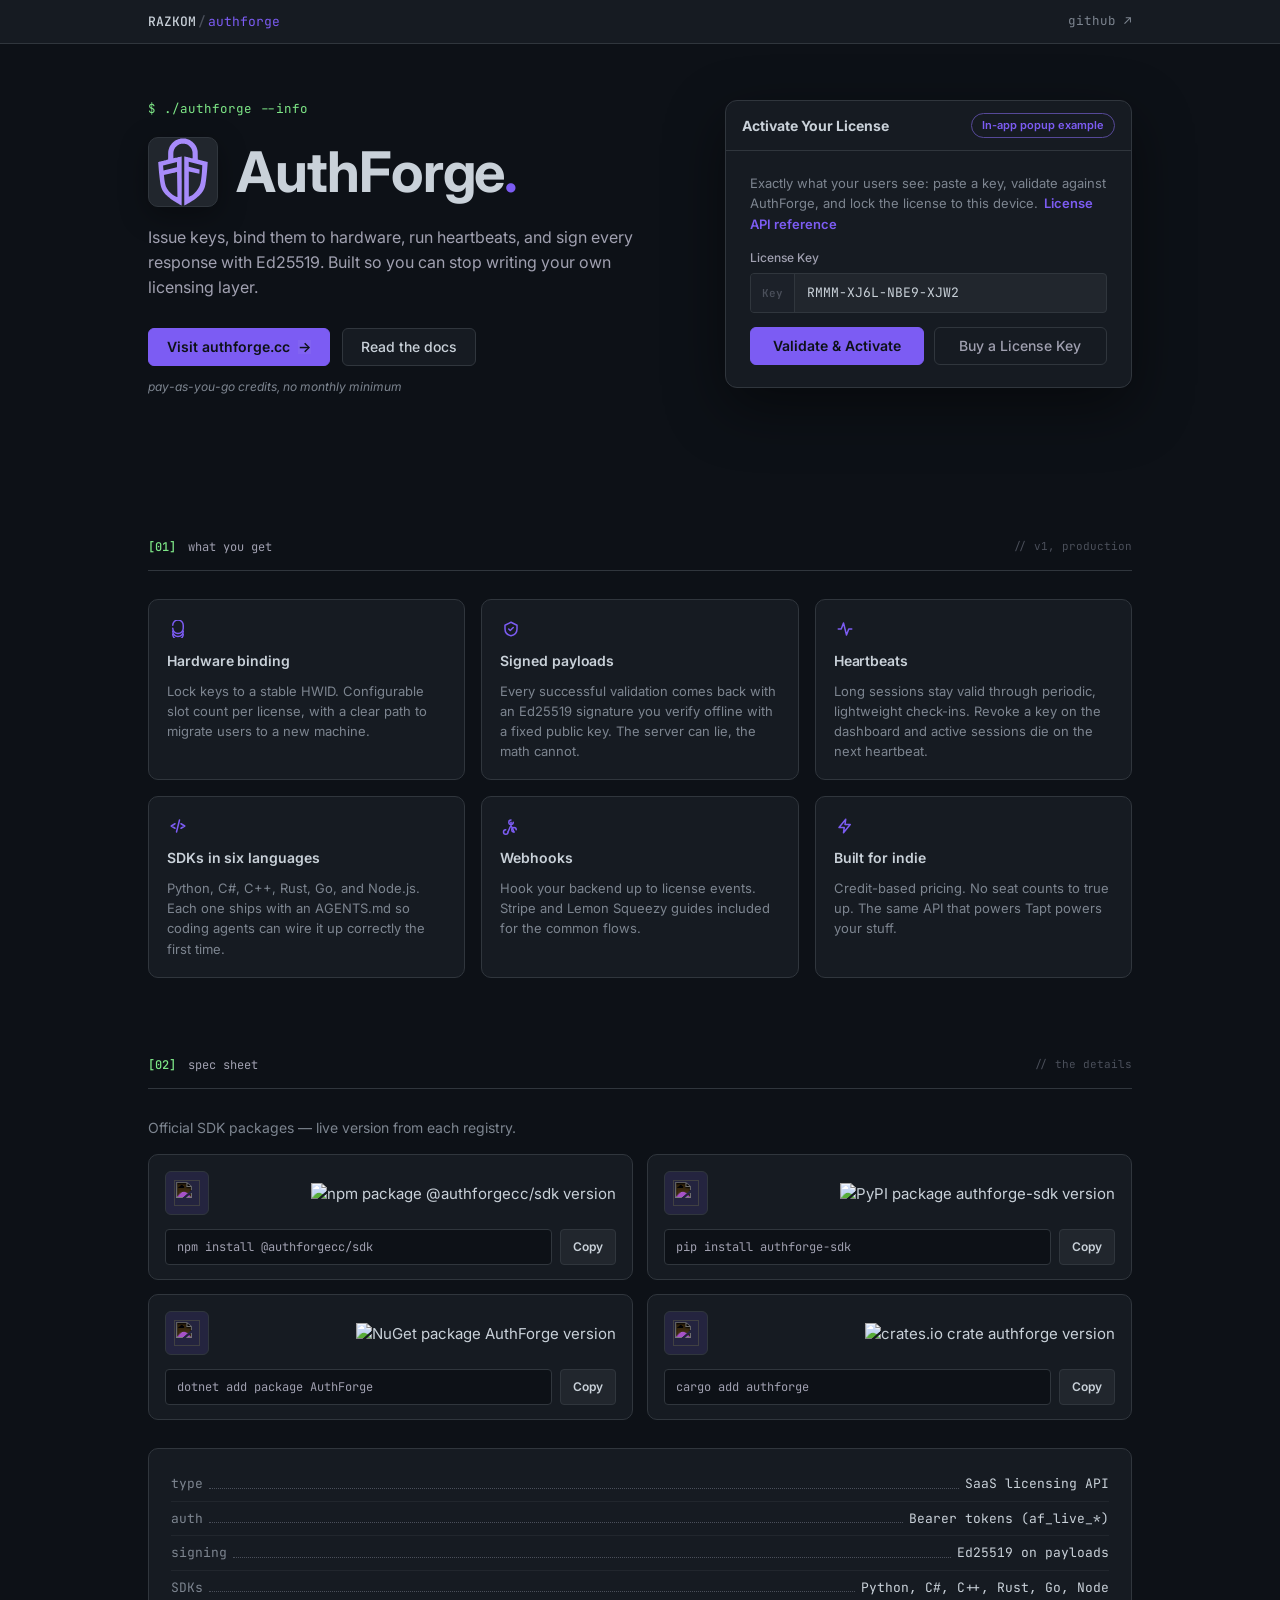
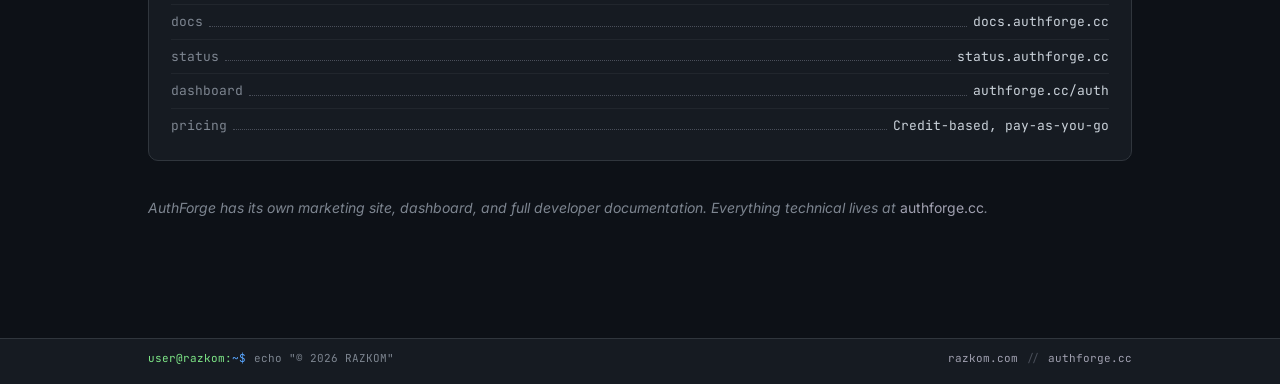
==== authforge/index.html @ fba36a5f "Initial Release" ====
<!doctype html>
<html lang="en">
<head>
  <meta charset="utf-8" />
  <meta name="viewport" content="width=device-width, initial-scale=1" />
  <meta name="theme-color" content="#0d1117" />
  <title>AuthForge. — software licensing API · RAZKOM</title>
  <meta name="description" content="AuthForge is a credit-based software licensing API. Validate license keys with hardware binding, heartbeats, and Ed25519-signed responses." />
  <link rel="icon" type="image/svg+xml" href="/assets/brands/authforge.svg" />
  <link rel="canonical" href="https://razkom.com/authforge/" />

  <meta property="og:type" content="website" />
  <meta property="og:title" content="AuthForge — software licensing API" />
  <meta property="og:description" content="Issue keys, bind to hardware, validate sessions, sign responses with Ed25519." />
  <meta property="og:url" content="https://razkom.com/authforge/" />
  <meta name="twitter:card" content="summary" />

  <link rel="preconnect" href="https://fonts.googleapis.com" />
  <link rel="preconnect" href="https://fonts.gstatic.com" crossorigin />
  <link rel="preconnect" href="https://cdn.jsdelivr.net" crossorigin />
  <link href="https://fonts.googleapis.com/css2?family=Inter:wght@400;500;600;700&family=JetBrains+Mono:wght@400;500&display=swap" rel="stylesheet" />

  <link rel="stylesheet" href="/assets/styles.css" />
</head>
<body class="theme-authforge">
  <header class="term-nav">
    <div class="wrap">
      <div class="term-nav-left">
        <a href="/" class="term-brand" aria-label="RAZKOM home">
          RAZKOM<span class="slash">/</span><span class="path">authforge</span>
        </a>
      </div>
      <nav class="term-nav-links" aria-label="Primary">
        <a href="https://github.com/RAZKOM" target="_blank" rel="noopener">github &#8599;</a>
      </nav>
    </div>
  </header>

  <main>
    <section class="app-hero">
      <div class="wrap">
        <div class="grid">

          <div class="hero-copy">
            <p class="kicker">$ ./authforge --info</p>
            <div class="app-hero-title-row">
              <img class="app-hero-mark" src="/assets/brands/authforge.svg" width="108" height="108" alt="" decoding="async" />
              <h1 class="app-title">AuthForge<span class="punct">.</span></h1>
            </div>
            <p class="app-subhead">Issue keys, bind them to hardware, run heartbeats, and sign every response with Ed25519. Built so you can stop writing your own licensing layer.</p>
            <div class="cta-row">
              <a class="btn btn-primary"
                 href="https://authforge.cc"
                 target="_blank" rel="noopener">
                Visit authforge.cc
                <span class="arrow">&rarr;</span>
              </a>
              <a class="btn"
                 href="https://docs.authforge.cc"
                 target="_blank" rel="noopener">
                Read the docs
              </a>
              <span class="cta-note">pay-as-you-go credits, no monthly minimum</span>
            </div>
          </div>

          <div class="hero-mock">
            <section class="af-license-popup" aria-label="Example in-app activation dialog">
              <div class="af-license-popup-head">
                <span class="af-license-popup-title">Activate Your License</span>
                <span class="af-license-popup-chip">In-app popup example</span>
              </div>
              <div class="af-license-popup-body">
                <p class="af-license-popup-lead">
                  Exactly what your users see: paste a key, validate against AuthForge, and lock the license to this device.
                  <a href="https://docs.authforge.cc/api/licenses" target="_blank" rel="noopener noreferrer">License API reference</a>
                </p>
                <div class="af-license-field">
                  <label class="af-license-label" for="af-license-input">License Key</label>
                  <div class="af-license-input-shell">
                    <span class="af-license-input-prefix" aria-hidden="true">Key</span>
                    <input id="af-license-input" type="text" class="af-license-input" autocomplete="off" spellcheck="false" />
                  </div>
                </div>
                <div class="af-license-actions">
                  <button type="button" class="btn btn-primary af-license-btn-grow" id="af-license-validate">Validate &amp; Activate</button>
                  <button type="button" class="btn af-license-btn-muted" id="af-license-buy">Buy a License Key</button>
                </div>
                <div class="af-license-status" id="af-license-status" hidden>
                  <div class="af-license-status-badge" id="af-license-status-badge"></div>
                  <div class="af-license-status-content" id="af-license-status-content">
                    <p class="af-license-status-msg" id="af-license-status-msg"></p>
                    <a href="https://authforge.cc/#pricing" class="af-license-status-extra" id="af-license-checkout-link" target="_blank" rel="noopener noreferrer">See AuthForge pricing</a>
                  </div>
                </div>
              </div>
            </section>
          </div>

        </div>
      </div>
    </section>
    <section class="section">
      <div class="wrap">
        <header class="sect-head">
          <span class="sect-num">[01]</span>
          <span class="sect-title">what you get</span>
          <span class="sect-meta">// v1, production</span>
        </header>

        <div class="features">

          <div class="feature">
            <span class="icon" aria-hidden="true">
              <svg viewBox="0 0 24 24" fill="none" stroke="currentColor" stroke-width="2" stroke-linecap="round" stroke-linejoin="round"><path d="M5 7a7 7 0 0 1 14 0v3"/><path d="M5 11a7 7 0 0 0 14 0"/><path d="M5 15a7 7 0 0 0 14 0"/><path d="M5 19a7 7 0 0 0 14 0"/></svg>
            </span>
            <h3>Hardware binding</h3>
            <p>Lock keys to a stable HWID. Configurable slot count per license, with a clear path to migrate users to a new machine.</p>
          </div>

          <div class="feature">
            <span class="icon" aria-hidden="true">
              <svg viewBox="0 0 24 24" fill="none" stroke="currentColor" stroke-width="2" stroke-linecap="round" stroke-linejoin="round"><path d="M12 3l8 4v5c0 5-3.5 8-8 9-4.5-1-8-4-8-9V7z"/><path d="M9 12l2 2 4-4"/></svg>
            </span>
            <h3>Signed payloads</h3>
            <p>Every successful validation comes back with an Ed25519 signature you verify offline with a fixed public key. The server can lie, the math cannot.</p>
          </div>

          <div class="feature">
            <span class="icon" aria-hidden="true">
              <svg viewBox="0 0 24 24" fill="none" stroke="currentColor" stroke-width="2" stroke-linecap="round" stroke-linejoin="round"><path d="M3 12h4l3-8 4 16 3-8h4"/></svg>
            </span>
            <h3>Heartbeats</h3>
            <p>Long sessions stay valid through periodic, lightweight check-ins. Revoke a key on the dashboard and active sessions die on the next heartbeat.</p>
          </div>

          <div class="feature">
            <span class="icon" aria-hidden="true">
              <svg viewBox="0 0 24 24" fill="none" stroke="currentColor" stroke-width="2" stroke-linecap="round" stroke-linejoin="round"><path d="M8 9l-5 3 5 3"/><path d="M16 9l5 3-5 3"/><path d="M14 4l-4 16"/></svg>
            </span>
            <h3>SDKs in six languages</h3>
            <p>Python, C#, C++, Rust, Go, and Node.js. Each one ships with an AGENTS.md so coding agents can wire it up correctly the first time.</p>
          </div>

          <div class="feature">
            <span class="icon" aria-hidden="true">
              <svg viewBox="0 0 24 24" fill="none" stroke="currentColor" stroke-width="2" stroke-linecap="round" stroke-linejoin="round"><path d="M5 17a3 3 0 1 0 3 3"/><path d="M19 17a3 3 0 1 0-3 3"/><path d="M12 4a3 3 0 1 0 3 3"/><path d="M8 20l3-7"/><path d="M16 20l-3-7"/><path d="M12 7v6"/></svg>
            </span>
            <h3>Webhooks</h3>
            <p>Hook your backend up to license events. Stripe and Lemon Squeezy guides included for the common flows.</p>
          </div>

          <div class="feature">
            <span class="icon" aria-hidden="true">
              <svg viewBox="0 0 24 24" fill="none" stroke="currentColor" stroke-width="2" stroke-linecap="round" stroke-linejoin="round"><path d="M13 3L4 14h7l-1 7 9-11h-7z"/></svg>
            </span>
            <h3>Built for indie</h3>
            <p>Credit-based pricing. No seat counts to true up. The same API that powers Tapt powers your stuff.</p>
          </div>

        </div>
      </div>
    </section>
    <section class="section" style="padding-top: 0;">
      <div class="wrap">
        <header class="sect-head">
          <span class="sect-num">[02]</span>
          <span class="sect-title">spec sheet</span>
          <span class="sect-meta">// the details</span>
        </header>

        <p class="af-pkg-intro">Official SDK packages — live version from each registry.</p>

        <div class="af-pkg-widgets" role="list">
          <article class="af-pkg-widget" role="listitem">
            <div class="af-pkg-widget-top">
              <span class="af-pkg-widget-logo-wrap" aria-hidden="true" title="Node.js">
                <img
                  class="af-pkg-widget-logo"
                  src="https://cdn.jsdelivr.net/npm/simple-icons@v13/icons/nodedotjs.svg"
                  alt=""
                  width="28"
                  height="28"
                  loading="lazy"
                  decoding="async" />
              </span>
              <a class="af-pkg-widget-registry"
                 href="https://www.npmjs.com/package/@authforgecc/sdk"
                 target="_blank" rel="noopener noreferrer"
                 aria-label="Open @authforgecc/sdk on npm">
                <img
                  class="af-pkg-widget-badge"
                  src="https://img.shields.io/npm/v/%40authforgecc%2Fsdk?style=flat-square&amp;logo=npm&amp;logoColor=white&amp;label=npm"
                  alt="npm package @authforgecc/sdk version"
                  height="20"
                  loading="lazy"
                  decoding="async" />
              </a>
            </div>
            <div class="af-pkg-widget-cli">
              <code class="af-pkg-widget-cmd" translate="no">npm install @authforgecc/sdk</code>
              <button type="button" class="af-pkg-copy" data-copy="npm install @authforgecc/sdk" aria-label="Copy npm install command">Copy</button>
            </div>
          </article>

          <article class="af-pkg-widget" role="listitem">
            <div class="af-pkg-widget-top">
              <span class="af-pkg-widget-logo-wrap" aria-hidden="true" title="Python">
                <img
                  class="af-pkg-widget-logo"
                  src="https://cdn.jsdelivr.net/npm/simple-icons@v13/icons/python.svg"
                  alt=""
                  width="28"
                  height="28"
                  loading="lazy"
                  decoding="async" />
              </span>
              <a class="af-pkg-widget-registry"
                 href="https://pypi.org/project/authforge-sdk/"
                 target="_blank" rel="noopener noreferrer"
                 aria-label="Open authforge-sdk on PyPI">
                <img
                  class="af-pkg-widget-badge"
                  src="https://img.shields.io/pypi/v/authforge-sdk?style=flat-square&amp;logo=pypi&amp;logoColor=white&amp;label=pip"
                  alt="PyPI package authforge-sdk version"
                  height="20"
                  loading="lazy"
                  decoding="async" />
              </a>
            </div>
            <div class="af-pkg-widget-cli">
              <code class="af-pkg-widget-cmd" translate="no">pip install authforge-sdk</code>
              <button type="button" class="af-pkg-copy" data-copy="pip install authforge-sdk" aria-label="Copy pip install command">Copy</button>
            </div>
          </article>

          <article class="af-pkg-widget" role="listitem">
            <div class="af-pkg-widget-top">
              <span class="af-pkg-widget-logo-wrap" aria-hidden="true" title="C# / .NET">
                <img
                  class="af-pkg-widget-logo"
                  src="https://cdn.jsdelivr.net/npm/simple-icons@v13/icons/dotnet.svg"
                  alt=""
                  width="28"
                  height="28"
                  loading="lazy"
                  decoding="async" />
              </span>
              <a class="af-pkg-widget-registry"
                 href="https://www.nuget.org/packages/AuthForge/"
                 target="_blank" rel="noopener noreferrer"
                 aria-label="Open AuthForge on NuGet">
                <img
                  class="af-pkg-widget-badge"
                  src="https://img.shields.io/nuget/v/AuthForge?style=flat-square&amp;logo=nuget&amp;logoColor=white&amp;label=nuget"
                  alt="NuGet package AuthForge version"
                  height="20"
                  loading="lazy"
                  decoding="async" />
              </a>
            </div>
            <div class="af-pkg-widget-cli">
              <code class="af-pkg-widget-cmd" translate="no">dotnet add package AuthForge</code>
              <button type="button" class="af-pkg-copy" data-copy="dotnet add package AuthForge" aria-label="Copy dotnet add package command">Copy</button>
            </div>
          </article>

          <article class="af-pkg-widget" role="listitem">
            <div class="af-pkg-widget-top">
              <span class="af-pkg-widget-logo-wrap" aria-hidden="true" title="Rust">
                <img
                  class="af-pkg-widget-logo"
                  src="https://cdn.jsdelivr.net/npm/simple-icons@v13/icons/rust.svg"
                  alt=""
                  width="28"
                  height="28"
                  loading="lazy"
                  decoding="async" />
              </span>
              <a class="af-pkg-widget-registry"
                 href="https://crates.io/crates/authforge"
                 target="_blank" rel="noopener noreferrer"
                 aria-label="Open authforge on crates.io">
                <img
                  class="af-pkg-widget-badge"
                  src="https://img.shields.io/crates/v/authforge?style=flat-square&amp;logo=rust&amp;logoColor=white&amp;label=cargo"
                  alt="crates.io crate authforge version"
                  height="20"
                  loading="lazy"
                  decoding="async" />
              </a>
            </div>
            <div class="af-pkg-widget-cli">
              <code class="af-pkg-widget-cmd" translate="no">cargo add authforge</code>
              <button type="button" class="af-pkg-copy" data-copy="cargo add authforge" aria-label="Copy cargo add command">Copy</button>
            </div>
          </article>
        </div>

        <div class="spec-card">
          <dl>
            <div class="spec-row"><dt>type</dt><span class="leader"></span><dd>SaaS licensing API</dd></div>
            <div class="spec-row"><dt>auth</dt><span class="leader"></span><dd>Bearer tokens (af_live_*)</dd></div>
            <div class="spec-row"><dt>signing</dt><span class="leader"></span><dd>Ed25519 on payloads</dd></div>
            <div class="spec-row"><dt>SDKs</dt><span class="leader"></span><dd>Python, C#, C++, Rust, Go, Node</dd></div>
            <div class="spec-row"><dt>docs</dt><span class="leader"></span><dd>docs.authforge.cc</dd></div>
            <div class="spec-row"><dt>status</dt><span class="leader"></span><dd>status.authforge.cc</dd></div>
            <div class="spec-row"><dt>dashboard</dt><span class="leader"></span><dd>authforge.cc/auth</dd></div>
            <div class="spec-row"><dt>pricing</dt><span class="leader"></span><dd>Credit-based, pay-as-you-go</dd></div>
          </dl>
        </div>

        <p style="margin-top: 36px; color: var(--ink-3); font-size: 14px; font-style: italic;">
          AuthForge has its own marketing site, dashboard, and full developer documentation. Everything technical lives at <a href="https://authforge.cc" style="color: var(--ink-2); font-style: normal;">authforge.cc</a>.
        </p>
      </div>
    </section>

  </main>

  <footer class="term-footer">
    <div class="wrap">
      <div class="left">
        <span class="prompt">user@razkom:<span class="tilde">~</span><span class="dollar">$</span></span>
        <span>echo "&copy; 2026 RAZKOM"</span>
      </div>
      <div class="right">
        <a href="/">razkom.com</a>
        <span class="sep">//</span>
        <a href="https://authforge.cc" target="_blank" rel="noopener">authforge.cc</a>
      </div>
    </div>
  </footer>
  <script>
    (function () {
      var chars = "ABCDEFGHJKLMNPQRSTUVWXYZ23456789";
      function randomSegment() {
        var s = "";
        for (var i = 0; i < 4; i++) s += chars[Math.floor(Math.random() * chars.length)];
        return s;
      }
      function randomSampleKey() {
        return [randomSegment(), randomSegment(), randomSegment(), randomSegment()].join("-");
      }

      var input = document.getElementById("af-license-input");
      var statusEl = document.getElementById("af-license-status");
      var badgeEl = document.getElementById("af-license-status-badge");
      var msgEl = document.getElementById("af-license-status-msg");
      var contentEl = document.getElementById("af-license-status-content");
      var checkoutLink = document.getElementById("af-license-checkout-link");

      input.value = randomSampleKey();
      var state = "idle";

      function stripStatusClasses(el) {
        el.classList.remove("af-license-status--valid", "af-license-status--invalid", "af-license-status--checkout");
      }

      function setState(next) {
        state = next;
        stripStatusClasses(statusEl);
        checkoutLink.hidden = next !== "checkout";

        if (next === "idle") {
          statusEl.hidden = true;
          return;
        }

        statusEl.hidden = false;

        if (next === "valid") {
          statusEl.classList.add("af-license-status--valid");
          badgeEl.textContent = "VALID";
          msgEl.textContent =
            'Pro Tier key accepted. Device slot 1 of 3 is now active.';
        } else if (next === "invalid") {
          statusEl.classList.add("af-license-status--invalid");
          badgeEl.textContent = "INVALID";
          msgEl.textContent = "That key format is invalid. Try a key like XXXX-XXXX-XXXX-XXXX.";
        } else {
          statusEl.classList.add("af-license-status--checkout");
          badgeEl.textContent = "CHECKOUT";
          msgEl.textContent =
            'The “Buy a License Key” button should send your users to your own checkout or license page.';
        }

        contentEl.classList.remove("af-license-status-pop");
        void contentEl.offsetWidth;
        contentEl.classList.add("af-license-status-pop");
      }

      document.getElementById("af-license-validate").addEventListener("click", function () {
        var normalized = input.value.trim().toUpperCase();
        input.value = normalized;
        var looksValid = /^([A-Z0-9]{4}-){3}[A-Z0-9]{4}$/.test(normalized);
        setState(looksValid ? "valid" : "invalid");
      });

      document.getElementById("af-license-buy").addEventListener("click", function () {
        setState("checkout");
      });

      input.addEventListener("input", function () {
        if (state !== "idle") setState("idle");
      });
    })();

    (function () {
      document.querySelectorAll(".af-pkg-copy").forEach(function (btn) {
        btn.addEventListener("click", function () {
          var text = btn.getAttribute("data-copy");
          if (!text) return;

          function flashCopied() {
            var prev = btn.textContent;
            btn.textContent = "Copied";
            btn.disabled = true;
            window.setTimeout(function () {
              btn.textContent = prev;
              btn.disabled = false;
            }, 1600);
          }

          if (navigator.clipboard && navigator.clipboard.writeText) {
            navigator.clipboard.writeText(text).then(flashCopied).catch(function () {});
          }
        });
      });
    })();
  </script>
</body>
</html>
---- assets/styles.css ----
:root {
  --bg:        #0d1117;
  --bg-2:      #161b22;
  --bg-3:      #21262d;
  --bg-hover:  #1c2129;
  --border:    #30363d;
  --border-2:  #21262d;
  --ink:       #c9d1d9;
  --ink-2:     #a0a0b0;
  --ink-3:     #7d8590;
  --ink-4:     #4a4f5a;

  --accent-blue:   #58a6ff;
  --accent-green:  #7ee787;
  --accent-amber:  #f0883e;
  --accent-red:    #ff5f56;
  --accent-purple: #d2a8ff;

  --traffic-red:    #ff5f56;
  --traffic-yellow: #ffbd2e;
  --traffic-green:  #27c93f;

  --accent: var(--accent-blue);

  --font-sans: 'Inter', system-ui, -apple-system, BlinkMacSystemFont, sans-serif;
  --font-mono: 'JetBrains Mono', 'SF Mono', ui-monospace, 'Menlo', monospace;

  --radius-sm: 4px;
  --radius-md: 6px;
  --radius-lg: 10px;
  --radius-xl: 12px;

  --pad: clamp(20px, 4vw, 28px);
}

.theme-home      { --accent: var(--accent-blue); }
.theme-tapt      { --accent: #1ea5c2; }
.theme-blindspot { --accent: #ef4444; }
.theme-filelens  { --accent: #d65a1f; }
.theme-authforge { --accent: #7c5cf3; }


* { box-sizing: border-box; }
*::before, *::after { box-sizing: border-box; }

html {
  background: var(--bg);
  color-scheme: dark;
  -webkit-text-size-adjust: 100%;
}

body {
  margin: 0;
  min-height: 100dvh;
  display: flex;
  flex-direction: column;
  background: var(--bg);
  color: var(--ink);
  font-family: var(--font-sans);
  font-size: 15px;
  line-height: 1.5;
  font-weight: 400;
  -webkit-font-smoothing: antialiased;
  -moz-osx-font-smoothing: grayscale;
}

main {
  flex: 1 0 auto;
  padding-bottom: 56px;
}

::selection { background: var(--accent); color: var(--bg); }

img, svg, video { display: block; max-width: 100%; }

a { color: inherit; text-decoration: none; }

p { margin: 0 0 1em; }
p:last-child { margin-bottom: 0; }


.wrap {
  width: 100%;
  max-width: 1040px;
  margin: 0 auto;
  padding-left: var(--pad);
  padding-right: var(--pad);
}

.wrap-narrow {
  width: 100%;
  max-width: 760px;
  margin: 0 auto;
  padding-left: var(--pad);
  padding-right: var(--pad);
}

.section { padding: 64px 0; }

@media (max-width: 700px) {
  .section { padding: 40px 0; }
}


.term-nav {
  position: sticky;
  top: 0;
  z-index: 30;
  background: var(--bg-2);
  border-bottom: 1px solid var(--border);
  height: 44px;
  display: flex;
  align-items: center;
}
.term-nav .wrap {
  display: flex;
  align-items: center;
  justify-content: space-between;
  gap: 16px;
}
.term-nav-left {
  display: flex;
  align-items: center;
  gap: 14px;
  min-width: 0;
}

.term-brand {
  font-family: var(--font-mono);
  font-size: 13px;
  font-weight: 500;
  color: var(--ink);
  letter-spacing: 0;
  white-space: nowrap;
  overflow: hidden;
  text-overflow: ellipsis;
}
.term-brand .slash { color: var(--ink-4); margin: 0 2px; }
.term-brand .path { color: var(--accent); font-weight: 400; }

.term-nav-links {
  display: flex;
  gap: 18px;
  font-family: var(--font-mono);
  font-size: 12.5px;
  font-weight: 400;
}
.term-nav-links a {
  color: var(--ink-3);
  padding: 4px 0;
  border-bottom: 1px solid transparent;
  transition: color 120ms ease, border-color 120ms ease;
  white-space: nowrap;
}
.term-nav-links a:hover { color: var(--ink); border-bottom-color: var(--accent); }
.term-nav-links a.active { color: var(--ink); border-bottom-color: var(--accent); }

@media (max-width: 560px) {
  .term-nav { height: 40px; }
  .term-brand { font-size: 12px; }
  .term-nav-links { gap: 12px; font-size: 11.5px; }
  .term-nav-links a:nth-child(2) { display: none; }
}
@media (max-width: 380px) {
  .term-nav-links a:nth-child(1) { display: none; }
}


.term-footer {
  flex-shrink: 0;
  border-top: 1px solid var(--border);
  padding: 12px 0 18px;
  font-family: var(--font-mono);
  font-size: 11px;
  line-height: 1.35;
  color: var(--ink-3);
  background: var(--bg-2);
}
.term-footer .wrap {
  display: flex;
  justify-content: space-between;
  align-items: center;
  gap: 12px;
  flex-wrap: wrap;
}
.term-footer .left { display: flex; gap: 8px; align-items: center; flex-wrap: wrap; }
.term-footer .right { display: flex; gap: 8px; align-items: center; flex-wrap: wrap; }
.term-footer .prompt { color: var(--accent-green); }
.term-footer .prompt .tilde { color: var(--accent-blue); }
.term-footer .prompt .dollar { color: var(--accent-blue); }
.term-footer .sep { color: var(--ink-4); }
.term-footer a { color: var(--ink-2); }
.term-footer a:hover { color: var(--ink); }


.btn {
  display: inline-flex;
  align-items: center;
  gap: 8px;
  padding: 11px 18px;
  font-family: var(--font-sans);
  font-size: 14px;
  font-weight: 500;
  line-height: 1;
  border: 1px solid var(--border);
  border-radius: var(--radius-md);
  background: var(--bg-2);
  color: var(--ink);
  cursor: pointer;
  transition: background 120ms ease, border-color 120ms ease, color 120ms ease, transform 80ms ease;
  white-space: nowrap;
}
.btn:hover {
  background: var(--bg-3);
  border-color: var(--ink-4);
}
.btn:active { transform: translateY(1px); }
.btn-primary {
  background: var(--accent);
  color: var(--bg);
  border-color: var(--accent);
  font-weight: 600;
}
.btn-primary:hover {
  background: var(--accent);
  filter: brightness(1.08);
  border-color: var(--accent);
  color: var(--bg);
}

.theme-tapt .btn-cta-hero {
  padding: 15px 28px;
  font-size: 17px;
  font-weight: 600;
  border-radius: var(--radius-md);
  box-shadow: 0 4px 22px color-mix(in srgb, var(--accent) 28%, transparent);
}
.theme-tapt .btn-cta-hero:hover {
  box-shadow: 0 6px 28px color-mix(in srgb, var(--accent) 36%, transparent);
}
.theme-tapt .cta-row--stack > .btn-cta-hero {
  width: 100%;
  justify-content: center;
}

.btn .arrow { transition: transform 120ms ease; }
.btn:hover .arrow { transform: translateX(2px); }


.term-session {
  font-family: var(--font-mono);
  font-size: 13.5px;
  line-height: 1.55;
  color: var(--ink);
  padding: 40px 0 24px;
}

.theme-home .term-session.term-anim {
  min-height: min(72vh, 720px);
}

.cmd { display: block;  color: var(--ink); }
.term-intro .term-segment:first-child .cmd { margin-top: 0; }
.cmd .prompt { user-select: none; }
.cmd .prompt .user { color: var(--accent-green); }
.cmd .prompt .at   { color: var(--ink-3); }
.cmd .prompt .host { color: var(--accent-green); }
.cmd .prompt .colon{ color: var(--ink-3); }
.cmd .prompt .tilde{ color: var(--accent-blue); }
.cmd .prompt .dollar{ color: var(--accent-blue); margin-right: 8px; }
.cmd .input { color: var(--ink); }

.out { display: block; color: var(--ink-2); }
.out .gt { color: var(--ink-4); margin-right: 8px; user-select: none; }
.out + .out { margin-top: 2px; }

.comment { color: var(--ink-4); font-style: normal; }

.ascii-art {
  margin: 18px 0 0;
  padding: 0; 
  font-size: 11px;
  line-height: 1.05;
  color: var(--accent-red);
  white-space: pre;
  overflow-x: auto;
  overflow-y: hidden;
  -webkit-overflow-scrolling: touch;
  scrollbar-width: thin;
  scrollbar-color: var(--border) transparent;
  background: transparent;
  letter-spacing: 0; 
}
.ascii-art span {
  position: relative;
  animation: ascii-particle-flicker 1.8s infinite steps(10, end);
  text-shadow: 0 0 2px #fff7, 0 0 8px var(--accent-red);
}

@keyframes ascii-particle-flicker {
  0%, 100% { opacity: 1; text-shadow: 0 0 2px #fff7, 0 0 8px var(--accent-red); }
  3% { opacity: 0.6; text-shadow: 0 0 8px #fff3; }
  7% { opacity: 0.8; }
  12% { opacity: 1; }
  18% { opacity: 0.85; }
  21% { opacity: 1; }
  36% { opacity: 0.65; }
  42%, 97% { opacity: 1; }
}
.ascii-art::-webkit-scrollbar { height: 6px; }
.ascii-art::-webkit-scrollbar-track { background: transparent; }
.ascii-art::-webkit-scrollbar-thumb { background: var(--border); border-radius: 999px; }

.term-segment .term-stdout {
  display: block;
}

.term-stdout > .manifesto:first-child {
  margin-top: 0;
}

.manifesto {
  margin-top: 8px;
  border-left: 2px solid var(--border);
  padding: 4px 0 4px 14px;
  color: var(--ink);
  display: grid;
  gap: 4px;
}
.manifesto .never { color: var(--accent-amber); }

.apps-list {
  margin-top: 12px;
  background: var(--bg-2);
  border: 1px solid var(--border);
  border-radius: var(--radius-md);
  overflow: hidden;
}
.app-row {
  --app-accent: var(--accent-blue);
  display: grid;
  grid-template-columns: 24px minmax(0, 1fr) auto auto 24px;
  gap: 12px;
  align-items: center;
  padding: 12px 14px;
  border-bottom: 1px solid var(--border-2);
  font-family: var(--font-mono);
  font-size: 13px;
  color: var(--ink);
  transition: background 100ms ease;
}
.app-row--tapt       { --app-accent: #1ea5c2; }
.app-row--authforge  { --app-accent: #7c5cf3; }
.app-row--blindspot  { --app-accent: #ef4444; }
.app-row--filelens   { --app-accent: #d65a1f; }

.app-row:last-child { border-bottom: 0; }
.app-row:hover { background: var(--bg-hover); }

.term-session.term-anim .apps-list:not(.apps-revealed) .app-row {
  opacity: 0;
  transform: translateY(8px);
}
.term-session.term-anim .apps-list.apps-revealed .app-row {
  animation: termAppRowIn 0.48s cubic-bezier(0.22, 1, 0.36, 1) forwards;
}
.term-session.term-anim .apps-list.apps-revealed .app-row:nth-child(1) { animation-delay: 0.04s; }
.term-session.term-anim .apps-list.apps-revealed .app-row:nth-child(2) { animation-delay: 0.1s; }
.term-session.term-anim .apps-list.apps-revealed .app-row:nth-child(3) { animation-delay: 0.16s; }
.term-session.term-anim .apps-list.apps-revealed .app-row:nth-child(4) { animation-delay: 0.22s; }
@keyframes termAppRowIn {
  from { opacity: 0; transform: translateY(8px); }
  to   { opacity: 1; transform: translateY(0); }
}
@media (prefers-reduced-motion: reduce) {
  .term-session.term-anim .apps-list .app-row {
    animation: none !important;
    opacity: 1 !important;
    transform: none !important;
  }
}

.term-session > .term-shell {
  margin-top: 0;
}
.term-session > .term-shell .term-shell-line {
  margin-top: 0;
}
.term-shell {
  display: flex;
  flex-direction: column; 
  gap: 0;
}
.term-shell-line {
  display: flex;
  align-items: baseline;
  flex-wrap: nowrap;
  gap: 0;
  width: 100%;
  max-width: 100%;
  cursor: text;
}
.term-shell-line .prompt {
  flex-shrink: 0;
}
.term-shell-input {
  flex: 1 1 0;
  min-width: 0;
  width: 100%;
  margin: 0;
  padding: 0;
  border: 0;
  background: #cccccc10;
  font: inherit;
  font-size: inherit;
  line-height: inherit;
  color: var(--ink);
  caret-color: var(--accent-green);
  outline: none;
  min-height: 0;
}
.arrow {
  background: #cccccc10;
}
.term-shell-input:disabled {
  cursor: wait;
  opacity: 1;
  -webkit-text-fill-color: var(--ink);
}
.term-shell-input::placeholder {
  color: var(--ink-4);
}
.term-shell-input:focus {
  outline: none;
}
.term-shell-history {
  display: block;
}
.term-shell-history > .cmd.term-shell-echo {
  display: flex; 
  margin-bottom: 2px;
  align-items: baseline;
  flex-wrap: wrap;
  gap: 0;
}
.term-shell-history > .cmd.term-shell-echo:first-child {
  margin-top: 0;
}
.term-shell-history > .cmd.term-shell-echo .prompt {
  flex-shrink: 0;
}
.term-shell-history > .cmd.term-shell-echo .input { 
  min-width: 0;
}
.term-shell-msg {
  margin-top: 2px;
  margin-bottom: 6px;
  color: var(--ink-2);
}
.term-shell-msg--err {
  color: var(--accent-red);
}

.term-shell-out {
  margin-top: 12px;
  margin-bottom: 12px;
}
.term-shell-out.term-shell-out--plain {
  margin-top: 2px;
  margin-bottom: 8px;
}
.term-shell-out .term-stdout--clone {
  margin-top: 0;
}
.term-shell-plain {
  margin: 0;
  padding: 0;
  font-family: inherit;
  font-size: inherit;
  line-height: inherit;
  color: var(--ink-2);
  white-space: pre-wrap;
  word-break: break-word;
  background: transparent;
  border: 0;
  overflow-x: auto;
  -webkit-overflow-scrolling: touch;
  tab-size: 4;
}

.app-row .marker { color: var(--app-accent); text-align: center; user-select: none; }
.app-row .arrow  { color: var(--app-accent); text-align: center; user-select: none; transition: transform 120ms ease; }
.app-row:hover .arrow { transform: translateX(3px); }
.app-row .name {
  color: var(--app-accent);
  font-weight: 500;
}
.app-row .name .desc {
  color: var(--ink-3);
  font-weight: 400;
  margin-left: 8px;
}
.app-row .tag {
  font-size: 11px;
  font-weight: 500;
  letter-spacing: 0;
  white-space: nowrap;
  color: var(--app-accent);
}
.app-row .price {
  font-size: 11px;
  color: var(--ink);
  white-space: nowrap;
}

@media (max-width: 700px) {
  .app-row {
    grid-template-columns: 20px minmax(0, 1fr) auto;
    grid-template-rows: auto auto;
    row-gap: 4px;
  }
  .app-row .marker { grid-row: 1 / 3; align-self: start; padding-top: 2px; }
  .app-row .name   { grid-column: 2 / 3; grid-row: 1; }
  .app-row .name .desc { display: block; margin-left: 0; margin-top: 2px; font-size: 12px; }
  .app-row .tag    { grid-column: 2 / 3; grid-row: 2; }
  .app-row .price  { grid-column: 3 / 4; grid-row: 2; align-self: end; }
  .app-row .arrow  { display: none; }
}

.cursor-line { margin-top: 24px; }
.cursor {
  display: inline-block;
  width: 8px;
  height: 14px;
  background: var(--ink);
  vertical-align: -2px;
  animation: blink 1s steps(2) infinite;
}
@keyframes blink { 50% { opacity: 0; } }
@media (prefers-reduced-motion: reduce) {
  .cursor { animation: none; opacity: 0.7; }
}


.sect-head {
  display: flex;
  align-items: center;
  gap: 12px;
  padding: 14px 0;
  border-bottom: 1px solid var(--border);
  margin-bottom: 28px;
  font-family: var(--font-mono);
  font-size: 12px;
}
.sect-head .sect-num {
  color: var(--accent-green);
  font-weight: 500;
}
.sect-head .sect-title {
  color: var(--ink-2);
  text-transform: lowercase;
}
.sect-head .sect-meta {
  margin-left: auto;
  color: var(--ink-4);
  font-size: 11px;
}

@media (max-width: 480px) {
  .sect-head .sect-meta { display: none; }
}

.app-hero { padding: 56px 0 64px; }
.app-hero.app-hero--stack {
  padding-bottom: 32px;
}
.app-hero.app-hero--stack + .section {
  padding-top: 44px;
}
@media (max-width: 700px) {
  .app-hero.app-hero--stack { padding-bottom: 24px; }
  .app-hero.app-hero--stack + .section { padding-top: 32px; }
}
.app-hero .grid {
  display: grid;
  grid-template-columns: minmax(0, 1.3fr) minmax(0, 1fr);
  gap: 48px;
  align-items: center;
}
@media (max-width: 880px) {
  .app-hero .grid { grid-template-columns: 1fr; gap: 36px; }
}

.app-hero--stack > .wrap {
  display: flex;
  flex-direction: column;
  align-items: stretch;
}
.app-hero--stack .hero-demo {
  margin-top: 44px;
  width: 100%;
}

.theme-authforge .app-hero .grid {
  align-items: flex-start;
}

.kicker {
  font-family: var(--font-mono);
  font-size: 12.5px;
  color: var(--accent-green); 
  margin: 0 0 18px;
}
.kicker .comment { color: var(--ink-4); margin-left: 8px; }

.app-title {
  font-family: var(--font-sans);
  font-size: clamp(40px, 5.6vw, 56px);
  font-weight: 700;
  letter-spacing: -0.02em;
  line-height: 1;
  margin: 0 0 18px;
  color: var(--ink);
}
.app-hero-title-row {
  display: flex;
  flex-wrap: nowrap;
  align-items: center;
  gap: 14px 18px;
  margin: 0 0 18px;
}
.app-hero-title-row .app-title {
  margin: 0;
  flex: 1;
  min-width: 0;
}
.app-title .punct { color: var(--accent); }

.app-subhead {
  font-size: 16px;
  line-height: 1.55;
  color: var(--ink-2);
  margin: 0;
  max-width: 52ch;
}

.cta-row {
  display: flex;
  flex-wrap: wrap;
  align-items: center;
  gap: 12px;
  margin-top: 28px;
}
.cta-row--stack {
  flex-direction: column;
  align-items: stretch;
  gap: 14px;
}
.cta-row-pair {
  display: flex;
  flex-wrap: wrap;
  align-items: center;
  gap: 12px;
}
.cta-note {
  font-family: var(--font-sans);
  font-style: italic;
  font-size: 12px;
  color: var(--ink-3);
}

.app-hero-mark {
  display: block;
  flex-shrink: 0;
  width: clamp(56px, 5.5vw, 76px);
  height: auto;
  aspect-ratio: 1 / 1;
  object-fit: contain;
  border-radius: var(--radius-lg);
  border: 1px solid var(--border);
  background: var(--bg-3);
  box-shadow: 0 8px 28px rgba(0, 0, 0, 0.35);
  margin: 0;
}

.hero-demo {
  position: relative;
  margin: 0;
  padding: 0;
  border-radius: var(--radius-lg);
  border: 1px solid var(--border);
  overflow: hidden;
  box-shadow: 0 10px 40px rgba(0, 0, 0, 0.4);
  background: var(--bg-2);
}
.hero-demo img,
.hero-demo video {
  width: 100%;
  height: auto;
  vertical-align: bottom;
}


.mock-window {
  background: var(--bg-2);
  border: 1px solid var(--border);
  border-radius: var(--radius-lg);
  overflow: hidden;
  position: relative;
  box-shadow: 0 10px 40px rgba(0, 0, 0, 0.4);
  font-family: var(--font-mono);
}
.mock-titlebar {
  height: 28px;
  background: var(--bg-3);
  border-bottom: 1px solid var(--border);
  display: flex;
  align-items: center;
  padding: 0 12px;
  gap: 6px;
}
.mock-titlebar .dot {
  width: 9px; height: 9px; border-radius: 999px;
}
.mock-titlebar .dot.r { background: var(--traffic-red); }
.mock-titlebar .dot.y { background: var(--traffic-yellow); }
.mock-titlebar .dot.g { background: var(--traffic-green); }
.mock-titlebar .label {
  margin-left: 12px;
  font-size: 11px;
  color: var(--ink-4);
}
.mock-body {
  position: relative;
  background:
    linear-gradient(transparent, transparent),
    radial-gradient(circle at 20% 20%, rgba(255,255,255,0.02), transparent 50%);
  aspect-ratio: 16 / 10;
  display: flex;
  align-items: center;
  justify-content: center;
  overflow: hidden;
}
.mock-caption {
  position: absolute;
  right: 12px;
  bottom: 8px;
  font-size: 10px;
  color: var(--ink-4);
}

.mock-placeholder {
  font-family: var(--font-mono);
  font-size: 12px;
  color: var(--ink-4);
  letter-spacing: 0.05em;
}
.kbd-row {
  position: absolute;
  bottom: 18%;
  left: 50%;
  transform: translateX(-50%);
  display: flex;
  align-items: center;
  gap: 8px;
}
.kbd-pill {
  display: inline-flex;
  align-items: center;
  justify-content: center;
  min-width: 36px;
  height: 30px;
  padding: 0 10px;
  background: var(--bg-3);
  border: 1px solid var(--border);
  border-radius: var(--radius-md);
  font-family: var(--font-mono);
  font-size: 12px;
  font-weight: 500;
  color: var(--ink);
  box-shadow: 0 2px 0 rgba(0,0,0,0.3);
}
.kbd-pill.is-active {
  background: var(--accent);
  border-color: var(--accent);
  color: var(--bg);
  box-shadow:
    0 0 16px color-mix(in srgb, var(--accent) 50%, transparent),
    0 2px 0 rgba(0,0,0,0.3);
  animation: kbd-glow 2.4s ease-in-out infinite;
}
.kbd-plus {
  color: var(--ink-4);
  font-family: var(--font-mono);
  font-size: 14px;
}
@keyframes kbd-glow {
  0%, 100% { filter: brightness(1); }
  50%      { filter: brightness(1.2); }
}
@media (prefers-reduced-motion: reduce) {
  .kbd-pill.is-active { animation: none; }
}

.mock-app-content {
  position: absolute;
  inset: 18px 18px 18px 18px;
  display: grid;
  grid-template-columns: 60px 1fr;
  gap: 14px;
}
.mock-app-content .sidebar {
  background: var(--bg-3);
  border-radius: var(--radius-sm);
  display: grid;
  gap: 6px;
  padding: 8px 6px;
  align-content: start;
}
.mock-app-content .sidebar .nav-item {
  height: 8px;
  background: var(--border);
  border-radius: 2px;
}
.mock-app-content .sidebar .nav-item.active { background: var(--ink-4); }
.mock-app-content .main {
  display: grid;
  gap: 8px;
  align-content: start;
}
.mock-app-content .line {
  height: 9px;
  background: var(--border);
  border-radius: 2px;
}
.mock-app-content .line.short { width: 60%; }
.mock-app-content .line.med   { width: 80%; }
.redaction-box {
  position: absolute;
  background: var(--accent);
  border-radius: 2px;
  box-shadow: 0 4px 16px color-mix(in srgb, var(--accent) 35%, transparent);
}
.redaction-box.one { top: 30%; left: 24%; width: 38%; height: 16%; }
.redaction-box.two { top: 56%; left: 24%; width: 28%; height: 12%; }

.mock-explorer {
  position: absolute;
  inset: 0;
  display: flex;
  align-items: center;
  justify-content: center;
}
.mock-file {
  position: absolute;
  top: 22%; left: 18%;
  display: grid;
  gap: 6px;
  justify-items: center;
  font-family: var(--font-sans);
  font-size: 11px;
  color: var(--ink-2);
}
.mock-file .icon {
  width: 40px; height: 50px;
  background: var(--bg-3);
  border: 1px solid var(--border);
  border-radius: var(--radius-sm);
  position: relative;
}
.mock-file .icon::before {
  content: "";
  position: absolute;
  top: 0; right: 0;
  width: 12px; height: 12px;
  background: var(--bg-2);
  border-left: 1px solid var(--border);
  border-bottom: 1px solid var(--border);
}
.mock-file .icon::after {
  content: "exe";
  position: absolute;
  bottom: 4px; left: 0; right: 0;
  text-align: center;
  font-family: var(--font-mono);
  font-size: 8px;
  color: var(--accent);
  letter-spacing: 0.05em;
}
.ctx-menu {
  position: absolute;
  top: 22%; left: 40%;
  background: var(--bg-3);
  border: 1px solid var(--border);
  border-radius: var(--radius-sm);
  padding: 3px;
  display: grid;
  gap: 1px;
  font-family: var(--font-sans);
  font-size: 10.5px;
  color: var(--ink-2);
  min-width: 150px;
  max-width: 56%;
  box-shadow: 0 8px 24px rgba(0,0,0,0.5);
}
.ctx-item {
  padding: 4px 9px;
  border-radius: 3px;
  display: flex;
  align-items: center;
  gap: 6px;
  white-space: nowrap;
}
.ctx-item.is-active {
  background: var(--accent);
  color: var(--bg);
  font-weight: 500;
}
.ctx-item.is-active .arrow { font-size: 9px; }
.ctx-divider {
  height: 1px;
  background: var(--border);
  margin: 2px 4px;
}
.ctx-item .key {
  margin-left: auto;
  font-family: var(--font-mono);
  font-size: 9px;
  color: var(--ink-4);
}

.mock-terminal {
  position: absolute;
  inset: 16px;
  background: var(--bg);
  border: 1px solid var(--border);
  border-radius: var(--radius-sm);
  padding: 12px 14px;
  font-family: var(--font-mono);
  font-size: 10.5px;
  line-height: 1.6;
  color: var(--ink-2);
  overflow: hidden;
}
.mock-terminal .line { display: block; white-space: nowrap; }
.mock-terminal .prompt-tok { color: var(--accent-green); margin-right: 6px; }
.mock-terminal .cmd-tok    { color: var(--ink); }
.mock-terminal .url        { color: var(--accent-blue); }
.mock-terminal .key        { color: var(--accent-purple); }
.mock-terminal .str        { color: var(--accent-amber); }
.mock-terminal .bool       { color: var(--accent-green); }
.mock-terminal .nul        { color: var(--ink-4); }
.mock-terminal .punct      { color: var(--ink-3); }
.mock-terminal .indent     { display: inline-block; width: 16px; }
.mock-terminal .sig {
  color: var(--accent);
  text-shadow: 0 0 12px color-mix(in srgb, var(--accent) 40%, transparent);
}

.af-license-popup {
  width: 100%;
  max-width: 520px;
  margin: 0 auto;
  text-align: left;
  border-radius: var(--radius-xl);
  border: 1px solid var(--border);
  background: var(--bg-2);
  box-shadow: 0 20px 60px rgba(0, 0, 0, 0.45);
  display: flex;
  flex-direction: column;
  align-items: stretch;
}
.af-license-popup-head {
  display: flex;
  align-items: center;
  gap: 12px;
  padding: 12px 16px;
  border-bottom: 1px solid var(--border);
  flex-shrink: 0;
}
.af-license-popup-title {
  font-family: var(--font-sans);
  font-weight: 700;
  font-size: 14px;
  color: var(--ink);
}
.af-license-popup-chip {
  margin-left: auto;
  font-family: var(--font-sans);
  font-size: 11px;
  font-weight: 600;
  padding: 3px 10px;
  border-radius: 999px;
  border: 1px solid color-mix(in srgb, var(--accent) 50%, var(--border));
  color: var(--accent);
  white-space: nowrap;
}
.af-license-popup-body {
  padding: 20px;
  display: flex;
  flex-direction: column;
  gap: 14px;
}
@media (min-width: 600px) {
  .af-license-popup-body {
    padding: 22px 24px;
  }
}
.af-license-popup-lead {
  margin: 0;
  font-family: var(--font-sans);
  font-size: 13px;
  line-height: 1.6;
  color: var(--ink-3);
}
.af-license-popup-lead a {
  font-weight: 600;
  color: var(--accent);
  margin-left: 2px;
}
.af-license-popup-lead a:hover {
  color: var(--ink);
}
.af-license-field {
  display: flex;
  flex-direction: column;
  gap: 6px;
}
.af-license-label {
  font-family: var(--font-sans);
  font-size: 12px;
  font-weight: 500;
  color: var(--ink-2);
}
.af-license-input-shell {
  display: flex;
  align-items: stretch;
  border-radius: var(--radius-sm);
  border: 1px solid var(--border);
  background: var(--bg-3);
  overflow: hidden;
  min-height: 40px;
}
.af-license-input-shell:focus-within {
  border-color: color-mix(in srgb, var(--accent) 45%, var(--border));
  box-shadow: 0 0 0 1px color-mix(in srgb, var(--accent) 35%, transparent);
}
.af-license-input-prefix {
  flex-shrink: 0;
  display: grid;
  place-items: center;
  padding: 0 11px;
  font-family: var(--font-mono);
  font-size: 11px;
  font-weight: 600;
  color: var(--ink-4);
  border-right: 1px solid var(--border);
  background: var(--bg-hover);
}
.af-license-input {
  flex: 1;
  min-width: 0;
  border: 0;
  outline: none;
  padding: 8px 12px;
  font-family: var(--font-mono);
  font-size: 13px;
  color: var(--ink);
  background: transparent;
}
.af-license-actions {
  display: flex;
  flex-direction: column;
  gap: 10px;
}
@media (min-width: 560px) {
  .af-license-actions {
    flex-direction: row;
    gap: 10px;
  }
  .af-license-btn-grow {
    flex: 1;
    justify-content: center;
  }
  .af-license-btn-muted {
    flex: 1;
    justify-content: center;
  }
}
.af-license-btn-muted {
  border-color: var(--border);
  background: transparent;
  color: var(--ink-2);
}
.af-license-btn-muted:hover {
  background: var(--bg-3);
  border-color: var(--ink-4);
  color: var(--ink);
}
.af-license-status {
  padding: 12px 14px;
  border-radius: var(--radius-md);
  border: 1px solid var(--border);
  background: color-mix(in srgb, var(--accent-blue) 8%, var(--bg-2));
  transition: border-color 220ms ease, background-color 220ms ease;
}
.af-license-status--valid {
  border-color: var(--accent-green);
  background: color-mix(in srgb, var(--accent-green) 10%, var(--bg-2));
}
.af-license-status--invalid {
  border-color: var(--traffic-red);
  background: color-mix(in srgb, var(--traffic-red) 10%, var(--bg-2));
}
.af-license-status--checkout {
  border-color: var(--accent-blue);
  background: color-mix(in srgb, var(--accent-blue) 10%, var(--bg-2));
}
.af-license-status-badge {
  font-family: var(--font-sans);
  font-size: 11px;
  font-weight: 700;
  letter-spacing: 0.08em;
  margin-bottom: 6px;
}
.af-license-status--valid .af-license-status-badge { color: var(--accent-green); }
.af-license-status--invalid .af-license-status-badge { color: var(--traffic-red); }
.af-license-status--checkout .af-license-status-badge { color: var(--accent-blue); }

.af-license-status-msg {
  margin: 0;
  font-family: var(--font-sans);
  font-size: 13px;
  line-height: 1.5;
  color: var(--ink-2);
}
.af-license-status-extra {
  display: inline-block;
  margin-top: 10px;
  font-family: var(--font-sans);
  font-size: 12px;
  font-weight: 600;
  color: var(--accent);
  padding: 0;
  border: 0;
  background: none;
  cursor: pointer;
  text-underline-offset: 3px;
}
.af-license-status-extra:hover {
  color: var(--ink);
}

@keyframes af-license-status-pop-in {
  from {
    opacity: 0;
    transform: translateY(4px);
  }
  to {
    opacity: 1;
    transform: translateY(0);
  }
}
.af-license-status-pop {
  animation: af-license-status-pop-in 220ms ease;
}
@media (prefers-reduced-motion: reduce) {
  .af-license-status-pop {
    animation: none;
  }
}

.af-pkg-intro {
  margin: 0 0 16px;
  font-size: 14px;
  color: var(--ink-3);
  line-height: 1.5;
}

.af-pkg-widgets {
  display: grid;
  grid-template-columns: repeat(2, minmax(0, 1fr));
  gap: 14px;
  margin-bottom: 28px;
}

.af-pkg-widget {
  background: var(--bg-2);
  border: 1px solid var(--border);
  border-radius: var(--radius-lg);
  padding: 16px 16px 14px;
  display: flex;
  flex-direction: column;
  gap: 14px;
  transition: border-color 0.15s ease, box-shadow 0.15s ease;
}

.af-pkg-widget:hover {
  border-color: color-mix(in srgb, var(--accent) 38%, var(--border));
  box-shadow: 0 0 0 1px color-mix(in srgb, var(--accent) 22%, transparent);
}

.af-pkg-widget-top {
  display: flex;
  align-items: center;
  justify-content: space-between;
  gap: 12px;
  min-width: 0;
}

.af-pkg-widget-logo-wrap {
  flex-shrink: 0;
  width: 44px;
  height: 44px;
  border-radius: var(--radius-md);
  display: grid;
  place-items: center;
  background: color-mix(in srgb, var(--accent) 14%, var(--bg-2));
  border: 1px solid var(--border);
}

.af-pkg-widget-logo {
  width: 26px;
  height: 26px;
  display: block;
  object-fit: contain;
  filter: invert(1) brightness(1.06);
  opacity: 0.93;
}

.af-pkg-widget-registry {
  display: inline-flex;
  align-items: center;
  justify-content: flex-end;
  min-height: 20px;
  min-width: 0;
  flex: 1 1 auto;
  border-radius: var(--radius-sm);
  outline-offset: 3px;
}

.af-pkg-widget-registry:focus-visible {
  outline: 2px solid var(--accent);
}

.af-pkg-widget-badge {
  height: 20px;
  width: auto;
  max-width: 100%;
}

.af-pkg-widget-cli {
  display: flex;
  align-items: stretch;
  gap: 8px;
  min-width: 0;
}

.af-pkg-widget-cmd {
  flex: 1 1 auto;
  min-width: 0;
  display: block;
  margin: 0;
  padding: 9px 11px;
  font-family: var(--font-mono);
  font-size: 12px;
  line-height: 1.35;
  background: var(--bg);
  border: 1px solid var(--border);
  border-radius: var(--radius-sm);
  color: var(--ink-2);
  overflow-x: auto;
  white-space: nowrap;
}

.af-pkg-copy {
  flex: 0 0 auto;
  margin: 0;
  padding: 9px 12px;
  font-family: var(--font-sans);
  font-size: 12px;
  font-weight: 600;
  color: var(--ink);
  background: var(--bg-3);
  border: 1px solid var(--border);
  border-radius: var(--radius-sm);
  cursor: pointer;
  transition: background 0.12s ease, border-color 0.12s ease, color 0.12s ease;
}

.af-pkg-copy:hover {
  background: var(--bg-hover);
  border-color: color-mix(in srgb, var(--accent) 35%, var(--border));
  color: var(--accent);
}

.af-pkg-copy:focus-visible {
  outline: 2px solid var(--accent);
  outline-offset: 2px;
}

.af-pkg-copy:disabled {
  opacity: 0.85;
  cursor: default;
}

@media (max-width: 480px) {
  .af-pkg-widget-cli {
    flex-direction: column;
  }
  .af-pkg-copy {
    width: 100%;
  }
}


.modes-grid {
  display: grid;
  grid-template-columns: repeat(2, minmax(0, 1fr));
  gap: 24px;
}
@media (max-width: 700px) { .modes-grid { grid-template-columns: 1fr; } }

.mode-card {
  background: var(--bg-2);
  border: 1px solid var(--border);
  border-radius: var(--radius-lg);
  overflow: hidden;
}
.mode-visual {
  aspect-ratio: 16 / 8;
  background: var(--bg);
  border-bottom: 1px solid var(--border);
  position: relative;
  overflow: hidden;
  display: flex;
  align-items: center;
  justify-content: center;
}
.mode-visual--kb {
  aspect-ratio: 16 / 8;
}
.mode-card .text { padding: 16px 18px; }
.mode-card h3 {
  font-family: var(--font-sans);
  font-size: 14px;
  font-weight: 600;
  margin: 0 0 6px;
  color: var(--ink);
}
.mode-card p { font-size: 12.5px; color: var(--ink-3); line-height: 1.5; margin: 0; }

.feed-mock {
  position: absolute;
  inset: 0;
  display: flex;
  flex-direction: row;
  align-items: flex-end;
  justify-content: flex-start;
  flex-wrap: nowrap;
  gap: 5px;
  padding: 14px 16px;
}
.feed-mock .pill {
  background: var(--bg-3);
  border: 1px solid var(--border);
  border-radius: var(--radius-sm);
  padding: 5px 10px;
  font-family: var(--font-mono);
  font-size: 10px;
  font-weight: 500;
  color: var(--ink-2);
  opacity: 0.4;
  text-transform: uppercase;
  letter-spacing: 0.06em;
  white-space: nowrap;
}
.feed-mock .pill:nth-child(5) { opacity: 0.4; }
.feed-mock .pill:nth-child(4) { opacity: 0.6; }
.feed-mock .pill:nth-child(3) { opacity: 0.75; }
.feed-mock .pill:nth-child(2) { opacity: 0.9; }
.feed-mock .pill:nth-child(1) {
  opacity: 1;
  border-color: var(--accent);
  color: var(--ink);
  background: color-mix(in srgb, var(--accent) 15%, var(--bg-3));
}

.kb-mock {
  display: flex;
  flex-direction: column;
  gap: 5px;
  padding: 14px 16px 16px;
  width: 100%;
  max-width: min(100%, 540px);
  margin: 0 auto;
  box-sizing: border-box;
}
.kb-mock .kb-row {
  display: flex;
  gap: 4px;
  width: 100%;
  align-items: stretch;
}
.kb-mock .kb-key {
  flex: 1 1 0;
  min-width: 0;
  min-height: 24px;
  height: auto;
  background: var(--bg-3);
  border: 1px solid var(--border);
  border-radius: 4px;
  box-sizing: border-box;
}
.kb-mock .kb-key.kb-back   { flex: 1.9 1 0; }
.kb-mock .kb-key.kb-tab    { flex: 1.45 1 0; }
.kb-mock .kb-key.kb-caps   { flex: 1.65 1 0; }
.kb-mock .kb-key.kb-enter  { flex: 2.15 1 0; }
.kb-mock .kb-key.kb-shift-l { flex: 2.2 1 0; }
.kb-mock .kb-key.kb-shift-r { flex: 2.55 1 0; }
.kb-mock .kb-key.kb-mod    { flex: 1.2 1 0; }
.kb-mock .kb-key.kb-space  { flex: 6.25 1 0; }
.kb-mock .kb-key.is-active {
  background: var(--accent);
  border-color: var(--accent);
  box-shadow: 0 0 12px color-mix(in srgb, var(--accent) 45%, transparent);
}


.features {
  display: grid;
  grid-template-columns: repeat(3, minmax(0, 1fr));
  gap: 16px;
}
@media (max-width: 880px) { .features { grid-template-columns: repeat(2, 1fr); } }
@media (max-width: 560px) { .features { grid-template-columns: 1fr; } }

.feature {
  background: var(--bg-2);
  border: 1px solid var(--border);
  border-radius: var(--radius-lg);
  padding: 18px;
  display: grid;
  gap: 10px;
  align-content: start;
}
.feature .icon {
  width: 22px;
  height: 22px;
  color: var(--accent);
  display: grid;
  place-items: center;
}
.feature .icon svg { width: 18px; height: 18px; stroke: currentColor; }
.feature h3 {
  font-family: var(--font-sans);
  font-size: 14px;
  font-weight: 600;
  margin: 0;
  color: var(--ink);
  letter-spacing: -0.005em;
}
.feature p { font-size: 13px; color: var(--ink-3); line-height: 1.55; margin: 0; }


.tier-grid {
  display: grid;
  grid-template-columns: repeat(2, minmax(0, 1fr));
  gap: 20px;
}
@media (max-width: 700px) { .tier-grid { grid-template-columns: 1fr; } }

.tier {
  position: relative;
  background: var(--bg-2);
  border: 1px solid var(--border);
  border-radius: var(--radius-lg);
  padding: 24px;
  display: grid;
  gap: 16px;
  align-content: start;
}
.tier.is-best {
  border-color: var(--accent);
  border-width: 2px;
  padding: 23px;
}
.tier-best-pill {
  position: absolute;
  top: -10px;
  left: 20px;
  background: var(--accent);
  color: var(--bg);
  font-family: var(--font-mono);
  font-size: 11px;
  font-weight: 500;
  padding: 3px 10px;
  border-radius: 999px;
  text-transform: lowercase;
}
.tier-label {
  font-family: var(--font-mono);
  font-size: 12px;
  color: var(--ink-3);
  text-transform: lowercase;
}
.tier-amount {
  font-family: var(--font-sans);
  font-size: 36px;
  font-weight: 700;
  color: var(--ink);
  line-height: 1;
  letter-spacing: -0.02em;
}
.tier-amount .per {
  font-family: var(--font-sans);
  font-size: 14px;
  font-weight: 400;
  color: var(--ink-3);
  margin-left: 6px;
  letter-spacing: 0;
}
.tier ul {
  list-style: none;
  padding: 0;
  margin: 0;
  display: grid;
  gap: 8px;
  font-size: 13px;
  color: var(--ink-2);
}
.tier li {
  display: grid;
  grid-template-columns: 14px 1fr;
  gap: 8px;
  align-items: start;
  line-height: 1.5;
}
.tier li::before {
  content: "✓";
  color: var(--accent-green);
  font-weight: 700;
  font-size: 13px;
  line-height: 1.4;
}
.tier .btn { justify-self: start; margin-top: 4px; }

.tier-note {
  margin-top: 24px;
  font-style: italic;
  font-size: 13px;
  color: var(--ink-3);
}


.spec-card {
  background: var(--bg-2);
  border: 1px solid var(--border);
  border-radius: var(--radius-lg);
  padding: 18px 22px;
  font-family: var(--font-mono);
  font-size: 13px;
}
.spec-card dl { margin: 0; display: grid; gap: 0; }
.spec-row {
  display: flex;
  align-items: baseline;
  gap: 6px;
  padding: 7px 0;
}
.spec-row + .spec-row { border-top: 1px solid var(--border-2); }
.spec-row dt {
  color: var(--ink-3);
  white-space: nowrap;
  margin: 0;
}
.spec-row .leader {
  flex: 1;
  min-width: 12px;
  border-bottom: 1px dotted var(--ink-4);
  align-self: flex-end;
  margin-bottom: 5px;
  height: 0;
}
.spec-row dd {
  color: var(--ink);
  margin: 0;
  text-align: right;
  white-space: normal;
}
.spec-card dd a {
  color: var(--accent);
  text-decoration: underline;
  text-underline-offset: 3px;
}
.spec-card dd a:hover {
  filter: brightness(1.12);
}

@media (max-width: 480px) {
  .spec-row { flex-wrap: wrap; }
  .spec-row dd { text-align: left; flex-basis: 100%; padding-left: 0; color: var(--ink); }
  .spec-row .leader { display: none; }
}


.prose {
  max-width: 64ch;
  font-size: 15px;
  line-height: 1.65;
  color: var(--ink-2);
}
.prose ol, .prose ul { padding-left: 1.4em; margin: 0 0 14px; }
.prose li { margin-bottom: 8px; }
.prose code {
  font-family: var(--font-mono);
  font-size: 0.88em;
  background: var(--bg-2);
  padding: 2px 6px;
  border-radius: 4px;
  border: 1px solid var(--border);
  color: var(--ink);
}
.prose b, .prose strong { color: var(--ink); font-weight: 600; }

.kbd {
  font-family: var(--font-mono);
  font-size: 12px;
  font-weight: 500;
  background: var(--bg-2);
  border: 1px solid var(--border);
  box-shadow: 0 2px 0 var(--border);
  color: var(--ink);
  padding: 3px 8px;
  border-radius: var(--radius-sm);
  display: inline-block;
}


@media (prefers-reduced-motion: reduce) {
  * { transition: none !important; }
}
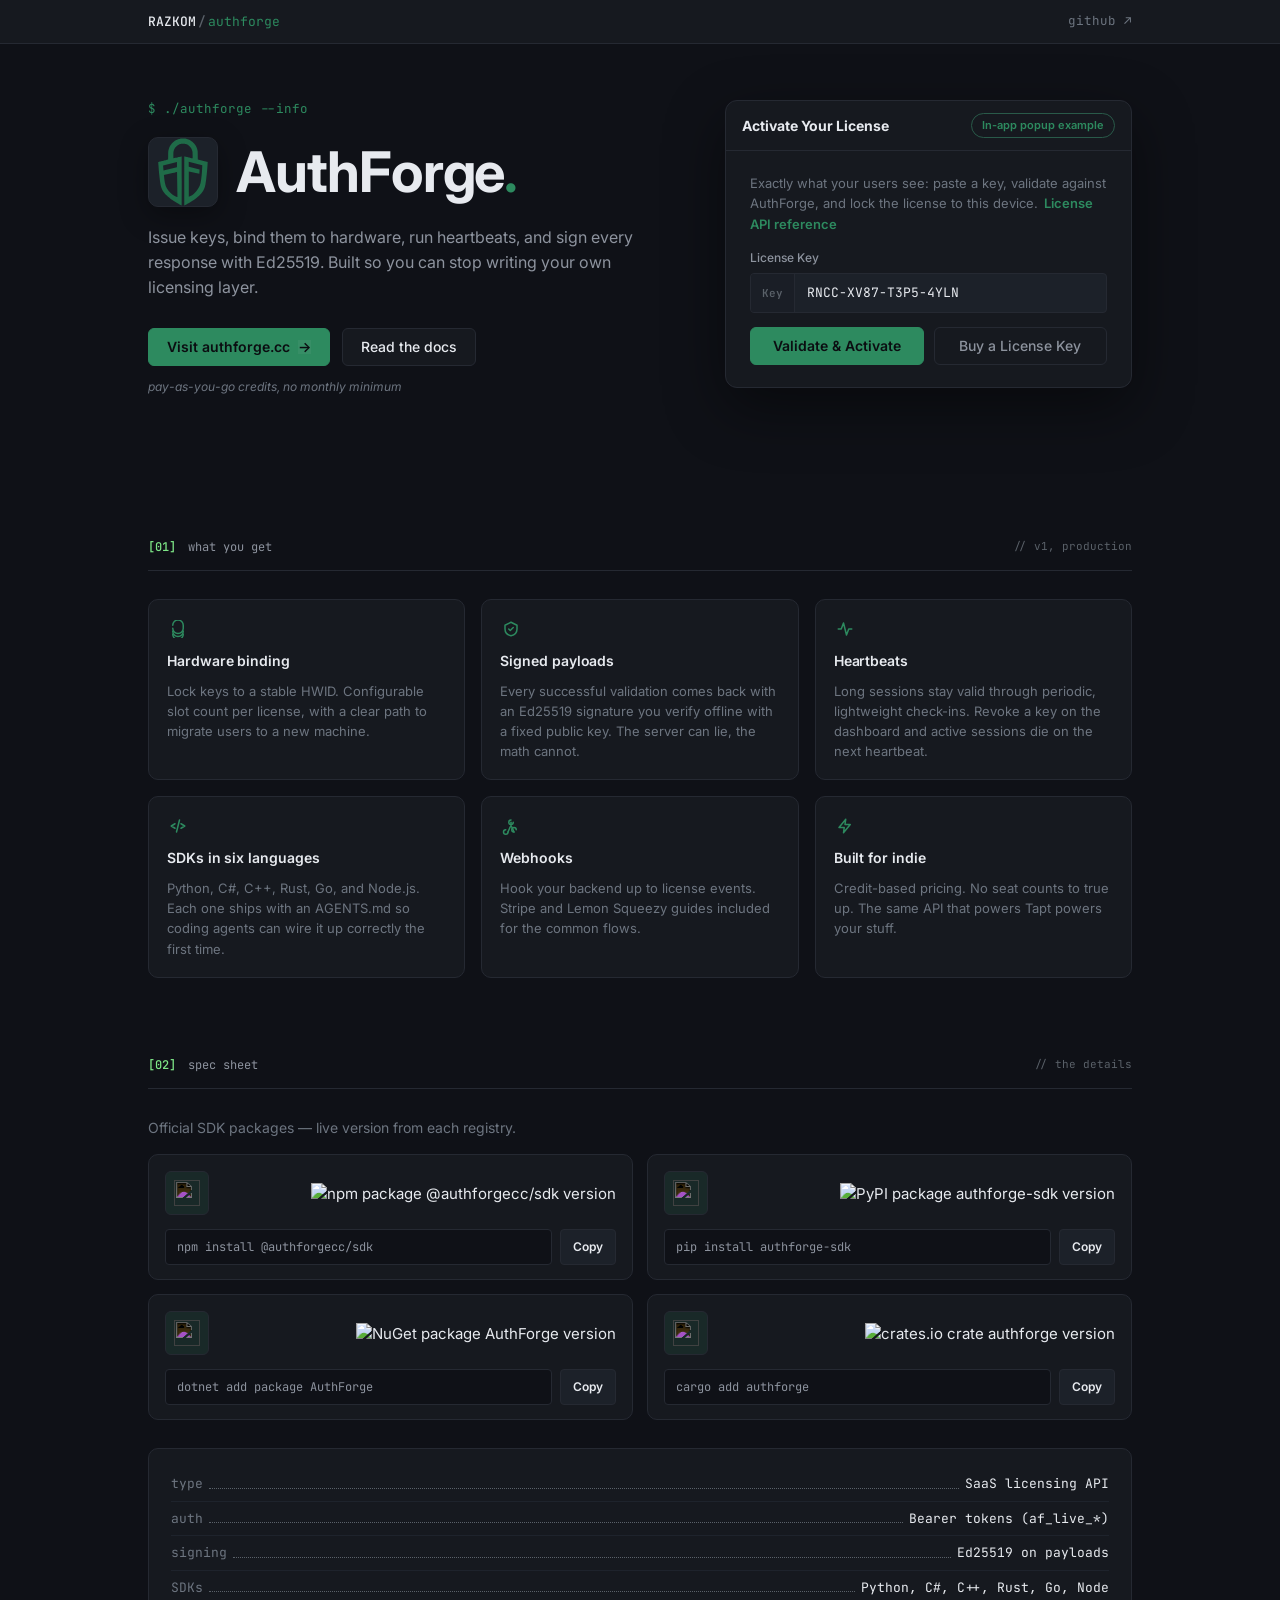
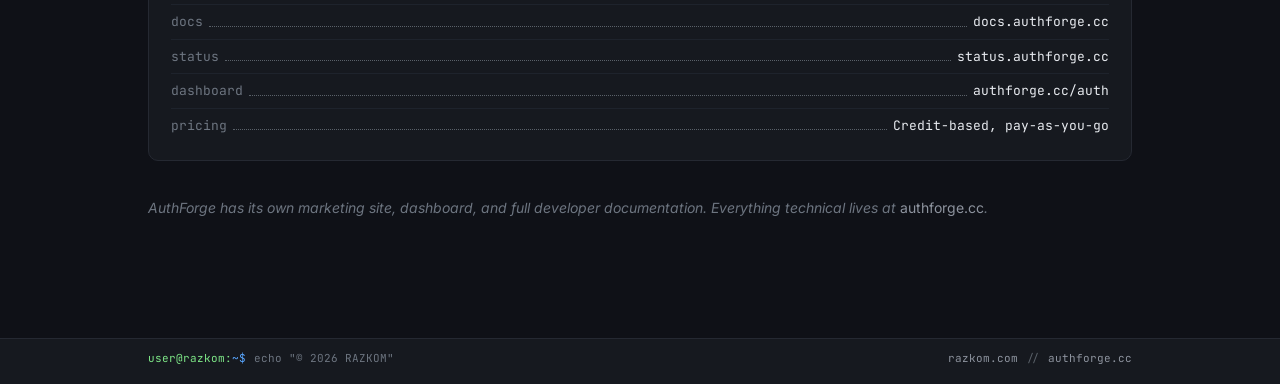
==== commit 4cac236c: "Styling" ====
--- a/authforge/index.html
+++ b/authforge/index.html
@@ -3,7 +3,7 @@
 <head>
   <meta charset="utf-8" />
   <meta name="viewport" content="width=device-width, initial-scale=1" />
-  <meta name="theme-color" content="#0d1117" />
+  <meta name="theme-color" content="#0f1117" />
   <title>AuthForge. — software licensing API · RAZKOM</title>
   <meta name="description" content="AuthForge is a credit-based software licensing API. Validate license keys with hardware binding, heartbeats, and Ed25519-signed responses." />
   <link rel="icon" type="image/svg+xml" href="/assets/brands/authforge.svg" />
@@ -13,7 +13,11 @@
   <meta property="og:title" content="AuthForge — software licensing API" />
   <meta property="og:description" content="Issue keys, bind to hardware, validate sessions, sign responses with Ed25519." />
   <meta property="og:url" content="https://razkom.com/authforge/" />
-  <meta name="twitter:card" content="summary" />
+  <meta property="og:image" content="https://razkom.com/assets/og/authforge.png" />
+  <meta property="og:image:width" content="1200" />
+  <meta property="og:image:height" content="630" />
+  <meta name="twitter:card" content="summary_large_image" />
+  <meta name="twitter:image" content="https://razkom.com/assets/og/authforge.png" />
 
   <link rel="preconnect" href="https://fonts.googleapis.com" />
   <link rel="preconnect" href="https://fonts.gstatic.com" crossorigin />
--- a/assets/styles.css
+++ b/assets/styles.css
@@ -37,7 +37,33 @@
 .theme-tapt      { --accent: #1ea5c2; }
 .theme-blindspot { --accent: #ef4444; }
 .theme-filelens  { --accent: #d65a1f; }
-.theme-authforge { --accent: #7c5cf3; }
+/* AuthForge product palette (platform/frontend theme — dark surfaces + forest primary). */
+.theme-authforge {
+  --bg: #0f1117;
+  --bg-2: #16191f;
+  --bg-3: #1c2129;
+  --bg-hover: #1a1e26;
+  --border: #252932;
+  --border-2: #1e232c;
+  --ink: #e7eaef;
+  --ink-2: #8d939e;
+  --ink-3: #6d7580;
+  --ink-4: #5a6169;
+
+  --accent: #2d8a5f;
+  --af-success: #2979ff;
+  --af-info: #7c4dff;
+  --af-error: #f44336;
+}
+
+.theme-authforge .kicker {
+  color: var(--accent);
+}
+
+.theme-authforge .btn-primary,
+.theme-authforge .btn-primary:hover {
+  color: #0b0d11;
+}
 
 
 * { box-sizing: border-box; }
@@ -350,7 +376,7 @@
   transition: background 100ms ease;
 }
 .app-row--tapt       { --app-accent: #1ea5c2; }
-.app-row--authforge  { --app-accent: #7c5cf3; }
+.app-row--authforge  { --app-accent: #2d8a5f; }
 .app-row--blindspot  { --app-accent: #ef4444; }
 .app-row--filelens   { --app-accent: #d65a1f; }
 
@@ -1127,6 +1153,31 @@
 .af-license-status--invalid .af-license-status-badge { color: var(--traffic-red); }
 .af-license-status--checkout .af-license-status-badge { color: var(--accent-blue); }
 
+.theme-authforge .af-license-status {
+  background: color-mix(in srgb, var(--af-info) 8%, var(--bg-2));
+}
+.theme-authforge .af-license-status--valid {
+  border-color: var(--af-success);
+  background: color-mix(in srgb, var(--af-success) 10%, var(--bg-2));
+}
+.theme-authforge .af-license-status--invalid {
+  border-color: var(--af-error);
+  background: color-mix(in srgb, var(--af-error) 10%, var(--bg-2));
+}
+.theme-authforge .af-license-status--checkout {
+  border-color: var(--af-info);
+  background: color-mix(in srgb, var(--af-info) 10%, var(--bg-2));
+}
+.theme-authforge .af-license-status--valid .af-license-status-badge {
+  color: var(--af-success);
+}
+.theme-authforge .af-license-status--invalid .af-license-status-badge {
+  color: var(--af-error);
+}
+.theme-authforge .af-license-status--checkout .af-license-status-badge {
+  color: var(--af-info);
+}
+
 .af-license-status-msg {
   margin: 0;
   font-family: var(--font-sans);
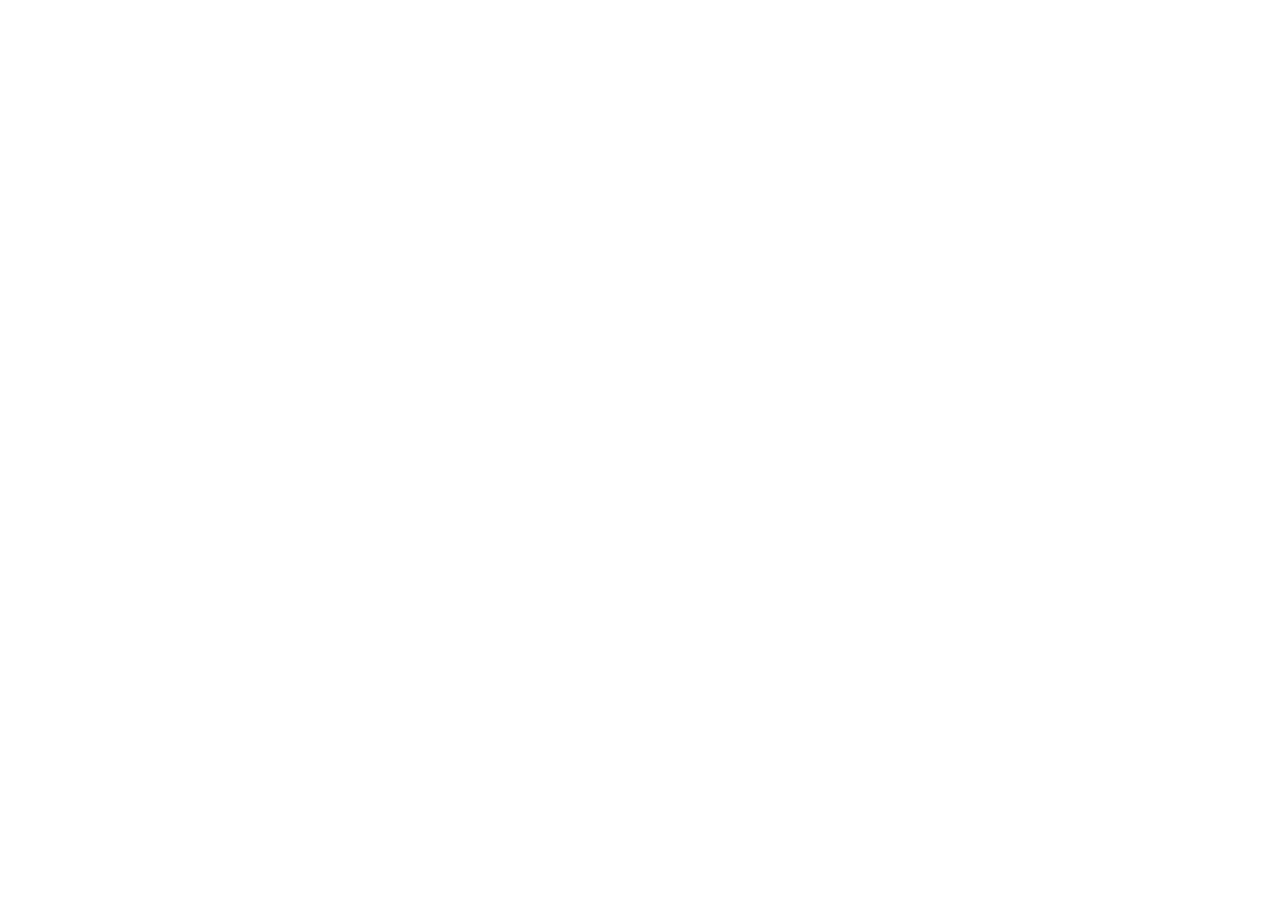
==== commit 324b3440: "Redesign site: studio profile layout, AuthForge, apps, packages - New homepage: profile sidebar (new" ====
--- a/authforge/index.html
+++ b/authforge/index.html
@@ -1,437 +1,45 @@
-<!doctype html>
-<html lang="en">
-<head>
-  <meta charset="utf-8" />
-  <meta name="viewport" content="width=device-width, initial-scale=1" />
-  <meta name="theme-color" content="#0f1117" />
-  <title>AuthForge. — software licensing API · RAZKOM</title>
-  <meta name="description" content="AuthForge is a credit-based software licensing API. Validate license keys with hardware binding, heartbeats, and Ed25519-signed responses." />
-  <link rel="icon" type="image/svg+xml" href="/assets/brands/authforge.svg" />
-  <link rel="canonical" href="https://razkom.com/authforge/" />
-
-  <meta property="og:type" content="website" />
-  <meta property="og:title" content="AuthForge — software licensing API" />
-  <meta property="og:description" content="Issue keys, bind to hardware, validate sessions, sign responses with Ed25519." />
-  <meta property="og:url" content="https://razkom.com/authforge/" />
-  <meta property="og:image" content="https://razkom.com/assets/og/authforge.png" />
-  <meta property="og:image:width" content="1200" />
-  <meta property="og:image:height" content="630" />
-  <meta name="twitter:card" content="summary_large_image" />
-  <meta name="twitter:image" content="https://razkom.com/assets/og/authforge.png" />
-
-  <link rel="preconnect" href="https://fonts.googleapis.com" />
-  <link rel="preconnect" href="https://fonts.gstatic.com" crossorigin />
-  <link rel="preconnect" href="https://cdn.jsdelivr.net" crossorigin />
-  <link href="https://fonts.googleapis.com/css2?family=Inter:wght@400;500;600;700&family=JetBrains+Mono:wght@400;500&display=swap" rel="stylesheet" />
-
-  <link rel="stylesheet" href="/assets/styles.css" />
-</head>
-<body class="theme-authforge">
-  <header class="term-nav">
-    <div class="wrap">
-      <div class="term-nav-left">
-        <a href="/" class="term-brand" aria-label="RAZKOM home">
-          RAZKOM<span class="slash">/</span><span class="path">authforge</span>
-        </a>
-      </div>
-      <nav class="term-nav-links" aria-label="Primary">
-        <a href="https://github.com/RAZKOM" target="_blank" rel="noopener">github &#8599;</a>
-      </nav>
-    </div>
-  </header>
-
-  <main>
-    <section class="app-hero">
-      <div class="wrap">
-        <div class="grid">
-
-          <div class="hero-copy">
-            <p class="kicker">$ ./authforge --info</p>
-            <div class="app-hero-title-row">
-              <img class="app-hero-mark" src="/assets/brands/authforge.svg" width="108" height="108" alt="" decoding="async" />
-              <h1 class="app-title">AuthForge<span class="punct">.</span></h1>
-            </div>
-            <p class="app-subhead">Issue keys, bind them to hardware, run heartbeats, and sign every response with Ed25519. Built so you can stop writing your own licensing layer.</p>
-            <div class="cta-row">
-              <a class="btn btn-primary"
-                 href="https://authforge.cc"
-                 target="_blank" rel="noopener">
-                Visit authforge.cc
-                <span class="arrow">&rarr;</span>
-              </a>
-              <a class="btn"
-                 href="https://docs.authforge.cc"
-                 target="_blank" rel="noopener">
-                Read the docs
-              </a>
-              <span class="cta-note">pay-as-you-go credits, no monthly minimum</span>
-            </div>
-          </div>
-
-          <div class="hero-mock">
-            <section class="af-license-popup" aria-label="Example in-app activation dialog">
-              <div class="af-license-popup-head">
-                <span class="af-license-popup-title">Activate Your License</span>
-                <span class="af-license-popup-chip">In-app popup example</span>
-              </div>
-              <div class="af-license-popup-body">
-                <p class="af-license-popup-lead">
-                  Exactly what your users see: paste a key, validate against AuthForge, and lock the license to this device.
-                  <a href="https://docs.authforge.cc/api/licenses" target="_blank" rel="noopener noreferrer">License API reference</a>
-                </p>
-                <div class="af-license-field">
-                  <label class="af-license-label" for="af-license-input">License Key</label>
-                  <div class="af-license-input-shell">
-                    <span class="af-license-input-prefix" aria-hidden="true">Key</span>
-                    <input id="af-license-input" type="text" class="af-license-input" autocomplete="off" spellcheck="false" />
-                  </div>
-                </div>
-                <div class="af-license-actions">
-                  <button type="button" class="btn btn-primary af-license-btn-grow" id="af-license-validate">Validate &amp; Activate</button>
-                  <button type="button" class="btn af-license-btn-muted" id="af-license-buy">Buy a License Key</button>
-                </div>
-                <div class="af-license-status" id="af-license-status" hidden>
-                  <div class="af-license-status-badge" id="af-license-status-badge"></div>
-                  <div class="af-license-status-content" id="af-license-status-content">
-                    <p class="af-license-status-msg" id="af-license-status-msg"></p>
-                    <a href="https://authforge.cc/#pricing" class="af-license-status-extra" id="af-license-checkout-link" target="_blank" rel="noopener noreferrer">See AuthForge pricing</a>
-                  </div>
-                </div>
-              </div>
-            </section>
-          </div>
-
-        </div>
-      </div>
-    </section>
-    <section class="section">
-      <div class="wrap">
-        <header class="sect-head">
-          <span class="sect-num">[01]</span>
-          <span class="sect-title">what you get</span>
-          <span class="sect-meta">// v1, production</span>
-        </header>
-
-        <div class="features">
-
-          <div class="feature">
-            <span class="icon" aria-hidden="true">
-              <svg viewBox="0 0 24 24" fill="none" stroke="currentColor" stroke-width="2" stroke-linecap="round" stroke-linejoin="round"><path d="M5 7a7 7 0 0 1 14 0v3"/><path d="M5 11a7 7 0 0 0 14 0"/><path d="M5 15a7 7 0 0 0 14 0"/><path d="M5 19a7 7 0 0 0 14 0"/></svg>
-            </span>
-            <h3>Hardware binding</h3>
-            <p>Lock keys to a stable HWID. Configurable slot count per license, with a clear path to migrate users to a new machine.</p>
-          </div>
-
-          <div class="feature">
-            <span class="icon" aria-hidden="true">
-              <svg viewBox="0 0 24 24" fill="none" stroke="currentColor" stroke-width="2" stroke-linecap="round" stroke-linejoin="round"><path d="M12 3l8 4v5c0 5-3.5 8-8 9-4.5-1-8-4-8-9V7z"/><path d="M9 12l2 2 4-4"/></svg>
-            </span>
-            <h3>Signed payloads</h3>
-            <p>Every successful validation comes back with an Ed25519 signature you verify offline with a fixed public key. The server can lie, the math cannot.</p>
-          </div>
-
-          <div class="feature">
-            <span class="icon" aria-hidden="true">
-              <svg viewBox="0 0 24 24" fill="none" stroke="currentColor" stroke-width="2" stroke-linecap="round" stroke-linejoin="round"><path d="M3 12h4l3-8 4 16 3-8h4"/></svg>
-            </span>
-            <h3>Heartbeats</h3>
-            <p>Long sessions stay valid through periodic, lightweight check-ins. Revoke a key on the dashboard and active sessions die on the next heartbeat.</p>
-          </div>
-
-          <div class="feature">
-            <span class="icon" aria-hidden="true">
-              <svg viewBox="0 0 24 24" fill="none" stroke="currentColor" stroke-width="2" stroke-linecap="round" stroke-linejoin="round"><path d="M8 9l-5 3 5 3"/><path d="M16 9l5 3-5 3"/><path d="M14 4l-4 16"/></svg>
-            </span>
-            <h3>SDKs in six languages</h3>
-            <p>Python, C#, C++, Rust, Go, and Node.js. Each one ships with an AGENTS.md so coding agents can wire it up correctly the first time.</p>
-          </div>
-
-          <div class="feature">
-            <span class="icon" aria-hidden="true">
-              <svg viewBox="0 0 24 24" fill="none" stroke="currentColor" stroke-width="2" stroke-linecap="round" stroke-linejoin="round"><path d="M5 17a3 3 0 1 0 3 3"/><path d="M19 17a3 3 0 1 0-3 3"/><path d="M12 4a3 3 0 1 0 3 3"/><path d="M8 20l3-7"/><path d="M16 20l-3-7"/><path d="M12 7v6"/></svg>
-            </span>
-            <h3>Webhooks</h3>
-            <p>Hook your backend up to license events. Stripe and Lemon Squeezy guides included for the common flows.</p>
-          </div>
-
-          <div class="feature">
-            <span class="icon" aria-hidden="true">
-              <svg viewBox="0 0 24 24" fill="none" stroke="currentColor" stroke-width="2" stroke-linecap="round" stroke-linejoin="round"><path d="M13 3L4 14h7l-1 7 9-11h-7z"/></svg>
-            </span>
-            <h3>Built for indie</h3>
-            <p>Credit-based pricing. No seat counts to true up. The same API that powers Tapt powers your stuff.</p>
-          </div>
-
-        </div>
-      </div>
-    </section>
-    <section class="section" style="padding-top: 0;">
-      <div class="wrap">
-        <header class="sect-head">
-          <span class="sect-num">[02]</span>
-          <span class="sect-title">spec sheet</span>
-          <span class="sect-meta">// the details</span>
-        </header>
-
-        <p class="af-pkg-intro">Official SDK packages — live version from each registry.</p>
-
-        <div class="af-pkg-widgets" role="list">
-          <article class="af-pkg-widget" role="listitem">
-            <div class="af-pkg-widget-top">
-              <span class="af-pkg-widget-logo-wrap" aria-hidden="true" title="Node.js">
-                <img
-                  class="af-pkg-widget-logo"
-                  src="https://cdn.jsdelivr.net/npm/simple-icons@v13/icons/nodedotjs.svg"
-                  alt=""
-                  width="28"
-                  height="28"
-                  loading="lazy"
-                  decoding="async" />
-              </span>
-              <a class="af-pkg-widget-registry"
-                 href="https://www.npmjs.com/package/@authforgecc/sdk"
-                 target="_blank" rel="noopener noreferrer"
-                 aria-label="Open @authforgecc/sdk on npm">
-                <img
-                  class="af-pkg-widget-badge"
-                  src="https://img.shields.io/npm/v/%40authforgecc%2Fsdk?style=flat-square&amp;logo=npm&amp;logoColor=white&amp;label=npm"
-                  alt="npm package @authforgecc/sdk version"
-                  height="20"
-                  loading="lazy"
-                  decoding="async" />
-              </a>
-            </div>
-            <div class="af-pkg-widget-cli">
-              <code class="af-pkg-widget-cmd" translate="no">npm install @authforgecc/sdk</code>
-              <button type="button" class="af-pkg-copy" data-copy="npm install @authforgecc/sdk" aria-label="Copy npm install command">Copy</button>
-            </div>
-          </article>
-
-          <article class="af-pkg-widget" role="listitem">
-            <div class="af-pkg-widget-top">
-              <span class="af-pkg-widget-logo-wrap" aria-hidden="true" title="Python">
-                <img
-                  class="af-pkg-widget-logo"
-                  src="https://cdn.jsdelivr.net/npm/simple-icons@v13/icons/python.svg"
-                  alt=""
-                  width="28"
-                  height="28"
-                  loading="lazy"
-                  decoding="async" />
-              </span>
-              <a class="af-pkg-widget-registry"
-                 href="https://pypi.org/project/authforge-sdk/"
-                 target="_blank" rel="noopener noreferrer"
-                 aria-label="Open authforge-sdk on PyPI">
-                <img
-                  class="af-pkg-widget-badge"
-                  src="https://img.shields.io/pypi/v/authforge-sdk?style=flat-square&amp;logo=pypi&amp;logoColor=white&amp;label=pip"
-                  alt="PyPI package authforge-sdk version"
-                  height="20"
-                  loading="lazy"
-                  decoding="async" />
-              </a>
-            </div>
-            <div class="af-pkg-widget-cli">
-              <code class="af-pkg-widget-cmd" translate="no">pip install authforge-sdk</code>
-              <button type="button" class="af-pkg-copy" data-copy="pip install authforge-sdk" aria-label="Copy pip install command">Copy</button>
-            </div>
-          </article>
-
-          <article class="af-pkg-widget" role="listitem">
-            <div class="af-pkg-widget-top">
-              <span class="af-pkg-widget-logo-wrap" aria-hidden="true" title="C# / .NET">
-                <img
-                  class="af-pkg-widget-logo"
-                  src="https://cdn.jsdelivr.net/npm/simple-icons@v13/icons/dotnet.svg"
-                  alt=""
-                  width="28"
-                  height="28"
-                  loading="lazy"
-                  decoding="async" />
-              </span>
-              <a class="af-pkg-widget-registry"
-                 href="https://www.nuget.org/packages/AuthForge/"
-                 target="_blank" rel="noopener noreferrer"
-                 aria-label="Open AuthForge on NuGet">
-                <img
-                  class="af-pkg-widget-badge"
-                  src="https://img.shields.io/nuget/v/AuthForge?style=flat-square&amp;logo=nuget&amp;logoColor=white&amp;label=nuget"
-                  alt="NuGet package AuthForge version"
-                  height="20"
-                  loading="lazy"
-                  decoding="async" />
-              </a>
-            </div>
-            <div class="af-pkg-widget-cli">
-              <code class="af-pkg-widget-cmd" translate="no">dotnet add package AuthForge</code>
-              <button type="button" class="af-pkg-copy" data-copy="dotnet add package AuthForge" aria-label="Copy dotnet add package command">Copy</button>
-            </div>
-          </article>
-
-          <article class="af-pkg-widget" role="listitem">
-            <div class="af-pkg-widget-top">
-              <span class="af-pkg-widget-logo-wrap" aria-hidden="true" title="Rust">
-                <img
-                  class="af-pkg-widget-logo"
-                  src="https://cdn.jsdelivr.net/npm/simple-icons@v13/icons/rust.svg"
-                  alt=""
-                  width="28"
-                  height="28"
-                  loading="lazy"
-                  decoding="async" />
-              </span>
-              <a class="af-pkg-widget-registry"
-                 href="https://crates.io/crates/authforge"
-                 target="_blank" rel="noopener noreferrer"
-                 aria-label="Open authforge on crates.io">
-                <img
-                  class="af-pkg-widget-badge"
-                  src="https://img.shields.io/crates/v/authforge?style=flat-square&amp;logo=rust&amp;logoColor=white&amp;label=cargo"
-                  alt="crates.io crate authforge version"
-                  height="20"
-                  loading="lazy"
-                  decoding="async" />
-              </a>
-            </div>
-            <div class="af-pkg-widget-cli">
-              <code class="af-pkg-widget-cmd" translate="no">cargo add authforge</code>
-              <button type="button" class="af-pkg-copy" data-copy="cargo add authforge" aria-label="Copy cargo add command">Copy</button>
-            </div>
-          </article>
-        </div>
-
-        <div class="spec-card">
-          <dl>
-            <div class="spec-row"><dt>type</dt><span class="leader"></span><dd>SaaS licensing API</dd></div>
-            <div class="spec-row"><dt>auth</dt><span class="leader"></span><dd>Bearer tokens (af_live_*)</dd></div>
-            <div class="spec-row"><dt>signing</dt><span class="leader"></span><dd>Ed25519 on payloads</dd></div>
-            <div class="spec-row"><dt>SDKs</dt><span class="leader"></span><dd>Python, C#, C++, Rust, Go, Node</dd></div>
-            <div class="spec-row"><dt>docs</dt><span class="leader"></span><dd>docs.authforge.cc</dd></div>
-            <div class="spec-row"><dt>status</dt><span class="leader"></span><dd>status.authforge.cc</dd></div>
-            <div class="spec-row"><dt>dashboard</dt><span class="leader"></span><dd>authforge.cc/auth</dd></div>
-            <div class="spec-row"><dt>pricing</dt><span class="leader"></span><dd>Credit-based, pay-as-you-go</dd></div>
-          </dl>
-        </div>
-
-        <p style="margin-top: 36px; color: var(--ink-3); font-size: 14px; font-style: italic;">
-          AuthForge has its own marketing site, dashboard, and full developer documentation. Everything technical lives at <a href="https://authforge.cc" style="color: var(--ink-2); font-style: normal;">authforge.cc</a>.
-        </p>
-      </div>
-    </section>
-
-  </main>
-
-  <footer class="term-footer">
-    <div class="wrap">
-      <div class="left">
-        <span class="prompt">user@razkom:<span class="tilde">~</span><span class="dollar">$</span></span>
-        <span>echo "&copy; 2026 RAZKOM"</span>
-      </div>
-      <div class="right">
-        <a href="/">razkom.com</a>
-        <span class="sep">//</span>
-        <a href="https://authforge.cc" target="_blank" rel="noopener">authforge.cc</a>
-      </div>
-    </div>
-  </footer>
-  <script>
-    (function () {
-      var chars = "ABCDEFGHJKLMNPQRSTUVWXYZ23456789";
-      function randomSegment() {
-        var s = "";
-        for (var i = 0; i < 4; i++) s += chars[Math.floor(Math.random() * chars.length)];
-        return s;
-      }
-      function randomSampleKey() {
-        return [randomSegment(), randomSegment(), randomSegment(), randomSegment()].join("-");
-      }
-
-      var input = document.getElementById("af-license-input");
-      var statusEl = document.getElementById("af-license-status");
-      var badgeEl = document.getElementById("af-license-status-badge");
-      var msgEl = document.getElementById("af-license-status-msg");
-      var contentEl = document.getElementById("af-license-status-content");
-      var checkoutLink = document.getElementById("af-license-checkout-link");
-
-      input.value = randomSampleKey();
-      var state = "idle";
-
-      function stripStatusClasses(el) {
-        el.classList.remove("af-license-status--valid", "af-license-status--invalid", "af-license-status--checkout");
-      }
-
-      function setState(next) {
-        state = next;
-        stripStatusClasses(statusEl);
-        checkoutLink.hidden = next !== "checkout";
-
-        if (next === "idle") {
-          statusEl.hidden = true;
-          return;
-        }
-
-        statusEl.hidden = false;
-
-        if (next === "valid") {
-          statusEl.classList.add("af-license-status--valid");
-          badgeEl.textContent = "VALID";
-          msgEl.textContent =
-            'Pro Tier key accepted. Device slot 1 of 3 is now active.';
-        } else if (next === "invalid") {
-          statusEl.classList.add("af-license-status--invalid");
-          badgeEl.textContent = "INVALID";
-          msgEl.textContent = "That key format is invalid. Try a key like XXXX-XXXX-XXXX-XXXX.";
-        } else {
-          statusEl.classList.add("af-license-status--checkout");
-          badgeEl.textContent = "CHECKOUT";
-          msgEl.textContent =
-            'The “Buy a License Key” button should send your users to your own checkout or license page.';
-        }
-
-        contentEl.classList.remove("af-license-status-pop");
-        void contentEl.offsetWidth;
-        contentEl.classList.add("af-license-status-pop");
-      }
-
-      document.getElementById("af-license-validate").addEventListener("click", function () {
-        var normalized = input.value.trim().toUpperCase();
-        input.value = normalized;
-        var looksValid = /^([A-Z0-9]{4}-){3}[A-Z0-9]{4}$/.test(normalized);
-        setState(looksValid ? "valid" : "invalid");
-      });
-
-      document.getElementById("af-license-buy").addEventListener("click", function () {
-        setState("checkout");
-      });
-
-      input.addEventListener("input", function () {
-        if (state !== "idle") setState("idle");
-      });
-    })();
-
-    (function () {
-      document.querySelectorAll(".af-pkg-copy").forEach(function (btn) {
-        btn.addEventListener("click", function () {
-          var text = btn.getAttribute("data-copy");
-          if (!text) return;
-
-          function flashCopied() {
-            var prev = btn.textContent;
-            btn.textContent = "Copied";
-            btn.disabled = true;
-            window.setTimeout(function () {
-              btn.textContent = prev;
-              btn.disabled = false;
-            }, 1600);
-          }
-
-          if (navigator.clipboard && navigator.clipboard.writeText) {
-            navigator.clipboard.writeText(text).then(flashCopied).catch(function () {});
-          }
-        });
-      });
-    })();
-  </script>
-</body>
-</html>
+<!doctype html>
+<html lang="en">
+<head>
+  <meta charset="utf-8" />
+  <meta name="viewport" content="width=device-width, initial-scale=1" />
+  <meta name="theme-color" content="#010409" />
+  <title>AuthForge — redirecting to authforge.cc</title>
+  <meta name="robots" content="noindex" />
+  <link rel="canonical" href="https://authforge.cc/" />
+  <link rel="icon" type="image/svg+xml" href="/assets/icons/authforge.svg" />
+  <script>
+    // Old /authforge/ links now go straight to authforge.cc. Our referral
+    // tags are the defaults; any tags already on the incoming link win, and
+    // incoming UTM tags replace ours as a set so campaigns are not mixed.
+    (function () {
+      var target = new URL('https://authforge.cc/');
+      var incoming = new URLSearchParams(location.search);
+      var hasUtm = false;
+      incoming.forEach(function (v, k) {
+        if (k.indexOf('utm_') === 0) hasUtm = true;
+      });
+      target.searchParams.set('ref', 'razkom');
+      if (!hasUtm) {
+        target.searchParams.set('utm_source', 'razkom.com');
+        target.searchParams.set('utm_medium', 'referral');
+        target.searchParams.set('utm_campaign', 'authforge-page');
+      }
+      incoming.forEach(function (v, k) {
+        target.searchParams.set(k, v);
+      });
+      target.hash = location.hash;
+      location.replace(target.toString());
+    })();
+  </script>
+  <noscript>
+    <meta http-equiv="refresh" content="0; url=https://authforge.cc/?ref=razkom&amp;utm_source=razkom.com&amp;utm_medium=referral&amp;utm_campaign=authforge-page" />
+  </noscript>
+  <link rel="stylesheet" href="/assets/styles.css" />
+</head>
+<body>
+  <main class="wrap" style="padding-top:48px">
+    <p>AuthForge lives at <a href="https://authforge.cc/?ref=razkom&amp;utm_source=razkom.com&amp;utm_medium=referral&amp;utm_campaign=authforge-page">authforge.cc</a>. Taking you there now.</p>
+  </main>
+</body>
+</html>
--- a/assets/styles.css
+++ b/assets/styles.css
@@ -1,79 +1,31 @@
+/* RAZKOM — studio site. Dark, mono-labelled, red accent. */
+
 :root {
-  --bg:        #0d1117;
-  --bg-2:      #161b22;
-  --bg-3:      #21262d;
-  --bg-hover:  #1c2129;
-  --border:    #30363d;
-  --border-2:  #21262d;
-  --ink:       #c9d1d9;
-  --ink-2:     #a0a0b0;
-  --ink-3:     #7d8590;
-  --ink-4:     #4a4f5a;
-
-  --accent-blue:   #58a6ff;
-  --accent-green:  #7ee787;
-  --accent-amber:  #f0883e;
-  --accent-red:    #ff5f56;
-  --accent-purple: #d2a8ff;
-
-  --traffic-red:    #ff5f56;
-  --traffic-yellow: #ffbd2e;
-  --traffic-green:  #27c93f;
-
-  --accent: var(--accent-blue);
-
-  --font-sans: 'Inter', system-ui, -apple-system, BlinkMacSystemFont, sans-serif;
-  --font-mono: 'JetBrains Mono', 'SF Mono', ui-monospace, 'Menlo', monospace;
-
-  --radius-sm: 4px;
-  --radius-md: 6px;
-  --radius-lg: 10px;
-  --radius-xl: 12px;
-
-  --pad: clamp(20px, 4vw, 28px);
-}
-
-.theme-home      { --accent: var(--accent-blue); }
-.theme-tapt      { --accent: #1ea5c2; }
-.theme-blindspot { --accent: #ef4444; }
-.theme-filelens  { --accent: #d65a1f; }
-/* AuthForge product palette (platform/frontend theme — dark surfaces + forest primary). */
-.theme-authforge {
-  --bg: #0f1117;
-  --bg-2: #16191f;
-  --bg-3: #1c2129;
-  --bg-hover: #1a1e26;
-  --border: #252932;
-  --border-2: #1e232c;
-  --ink: #e7eaef;
-  --ink-2: #8d939e;
-  --ink-3: #6d7580;
-  --ink-4: #5a6169;
-
-  --accent: #2d8a5f;
-  --af-success: #2979ff;
-  --af-info: #7c4dff;
-  --af-error: #f44336;
-}
-
-.theme-authforge .kicker {
-  color: var(--accent);
-}
-
-.theme-authforge .btn-primary,
-.theme-authforge .btn-primary:hover {
-  color: #0b0d11;
-}
-
+  --bg: #0c0c0e;
+  --bg-2: #131316;
+  --bg-3: #1a1a1e;
+  --line: #26262c;
+  --line-2: #1d1d22;
+  --ink: #ececee;
+  --ink-2: #a3a3ab;
+  --ink-3: #6e6e78;
+  --red: #ff5f56;
+  --red-ink: #1a0b0a;
+  --af: #2d8a5f;
+  --af-2: #5cb88a;
+
+  --sans: "Inter", system-ui, -apple-system, "Segoe UI", sans-serif;
+  --mono: "JetBrains Mono", ui-monospace, "SF Mono", Consolas, monospace;
+
+  --wrap: 1200px;
+  --gutter: clamp(16px, 4vw, 32px);
+  --radius: 10px;
+}
 
 * { box-sizing: border-box; }
-*::before, *::after { box-sizing: border-box; }
-
-html {
-  background: var(--bg);
-  color-scheme: dark;
-  -webkit-text-size-adjust: 100%;
-}
+
+html { background: var(--bg); color-scheme: dark; -webkit-text-size-adjust: 100%; scroll-behavior: smooth; }
+@media (prefers-reduced-motion: reduce) { html { scroll-behavior: auto; } }
 
 body {
   margin: 0;
@@ -82,1612 +34,538 @@
   flex-direction: column;
   background: var(--bg);
   color: var(--ink);
-  font-family: var(--font-sans);
-  font-size: 15px;
-  line-height: 1.5;
-  font-weight: 400;
+  font: 15px/1.6 var(--sans);
   -webkit-font-smoothing: antialiased;
-  -moz-osx-font-smoothing: grayscale;
-}
-
-main {
-  flex: 1 0 auto;
-  padding-bottom: 56px;
-}
-
-::selection { background: var(--accent); color: var(--bg); }
-
-img, svg, video { display: block; max-width: 100%; }
-
+}
+
+main { flex: 1 0 auto; }
 a { color: inherit; text-decoration: none; }
-
+img, video { display: block; max-width: 100%; }
+::selection { background: var(--red); color: var(--red-ink); }
+:focus-visible { outline: 2px solid var(--red); outline-offset: 2px; border-radius: 4px; }
 p { margin: 0 0 1em; }
 p:last-child { margin-bottom: 0; }
 
-
-.wrap {
-  width: 100%;
-  max-width: 1040px;
-  margin: 0 auto;
-  padding-left: var(--pad);
-  padding-right: var(--pad);
-}
-
-.wrap-narrow {
-  width: 100%;
-  max-width: 760px;
-  margin: 0 auto;
-  padding-left: var(--pad);
-  padding-right: var(--pad);
-}
-
-.section { padding: 64px 0; }
-
-@media (max-width: 700px) {
-  .section { padding: 40px 0; }
-}
-
-
-.term-nav {
+.wrap { width: 100%; max-width: var(--wrap); margin: 0 auto; padding: 0 var(--gutter); }
+
+.mono { font-family: var(--mono); }
+.muted { color: var(--ink-2); }
+
+kbd {
+  display: inline-block;
+  font: 500 11px/18px var(--mono);
+  padding: 0 5px;
+  color: var(--ink);
+  background: var(--bg-3);
+  border: 1px solid var(--line);
+  border-bottom-width: 2px;
+  border-radius: 5px;
+  vertical-align: middle;
+}
+
+/* ─── Header ─────────────────────────────────────────────── */
+
+.site-head {
   position: sticky;
   top: 0;
-  z-index: 30;
-  background: var(--bg-2);
-  border-bottom: 1px solid var(--border);
-  height: 44px;
-  display: flex;
-  align-items: center;
-}
-.term-nav .wrap {
-  display: flex;
-  align-items: center;
-  justify-content: space-between;
-  gap: 16px;
-}
-.term-nav-left {
-  display: flex;
-  align-items: center;
-  gap: 14px;
-  min-width: 0;
-}
-
-.term-brand {
-  font-family: var(--font-mono);
-  font-size: 13px;
-  font-weight: 500;
-  color: var(--ink);
-  letter-spacing: 0;
-  white-space: nowrap;
-  overflow: hidden;
-  text-overflow: ellipsis;
-}
-.term-brand .slash { color: var(--ink-4); margin: 0 2px; }
-.term-brand .path { color: var(--accent); font-weight: 400; }
-
-.term-nav-links {
-  display: flex;
-  gap: 18px;
-  font-family: var(--font-mono);
-  font-size: 12.5px;
-  font-weight: 400;
-}
-.term-nav-links a {
-  color: var(--ink-3);
-  padding: 4px 0;
-  border-bottom: 1px solid transparent;
-  transition: color 120ms ease, border-color 120ms ease;
-  white-space: nowrap;
-}
-.term-nav-links a:hover { color: var(--ink); border-bottom-color: var(--accent); }
-.term-nav-links a.active { color: var(--ink); border-bottom-color: var(--accent); }
-
-@media (max-width: 560px) {
-  .term-nav { height: 40px; }
-  .term-brand { font-size: 12px; }
-  .term-nav-links { gap: 12px; font-size: 11.5px; }
-  .term-nav-links a:nth-child(2) { display: none; }
-}
-@media (max-width: 380px) {
-  .term-nav-links a:nth-child(1) { display: none; }
-}
-
-
-.term-footer {
-  flex-shrink: 0;
-  border-top: 1px solid var(--border);
-  padding: 12px 0 18px;
-  font-family: var(--font-mono);
-  font-size: 11px;
-  line-height: 1.35;
-  color: var(--ink-3);
-  background: var(--bg-2);
-}
-.term-footer .wrap {
-  display: flex;
-  justify-content: space-between;
-  align-items: center;
-  gap: 12px;
-  flex-wrap: wrap;
-}
-.term-footer .left { display: flex; gap: 8px; align-items: center; flex-wrap: wrap; }
-.term-footer .right { display: flex; gap: 8px; align-items: center; flex-wrap: wrap; }
-.term-footer .prompt { color: var(--accent-green); }
-.term-footer .prompt .tilde { color: var(--accent-blue); }
-.term-footer .prompt .dollar { color: var(--accent-blue); }
-.term-footer .sep { color: var(--ink-4); }
-.term-footer a { color: var(--ink-2); }
-.term-footer a:hover { color: var(--ink); }
-
+  z-index: 40;
+  background: rgba(12, 12, 14, .82);
+  backdrop-filter: saturate(140%) blur(10px);
+  -webkit-backdrop-filter: saturate(140%) blur(10px);
+  border-bottom: 1px solid var(--line-2);
+}
+.site-head .wrap { display: flex; align-items: center; gap: 24px; height: 60px; }
+
+.brand { display: flex; align-items: center; gap: 10px; font: 700 15px var(--mono); letter-spacing: .06em; }
+.brand img { width: 28px; height: 28px; border-radius: 6px; }
+.brand .path { color: var(--ink-3); font-weight: 400; letter-spacing: 0; }
+.brand .path b { color: var(--ink); font-weight: 500; }
+
+.nav { display: flex; align-items: center; gap: 4px; margin-left: auto; font: 500 13px var(--mono); }
+.nav a { color: var(--ink-2); padding: 6px 10px; border-radius: 6px; }
+.nav a:hover { color: var(--ink); background: var(--bg-3); }
+
+.shell-btn {
+  display: inline-flex;
+  align-items: center;
+  gap: 8px;
+  height: 32px;
+  padding: 0 10px;
+  margin-left: 6px;
+  border: 1px solid var(--line);
+  border-radius: 8px;
+  background: var(--bg-2);
+  color: var(--ink-2);
+  font: 500 13px var(--mono);
+  cursor: pointer;
+}
+.shell-btn:hover { color: var(--ink); border-color: #34343b; }
+
+.gh-link { display: inline-flex; width: 32px; height: 32px; align-items: center; justify-content: center; border-radius: 8px; color: var(--ink-2); }
+.gh-link:hover { color: var(--ink); background: var(--bg-3); }
+.gh-link svg { width: 18px; height: 18px; fill: currentColor; }
+
+/* ─── Buttons & chips ────────────────────────────────────── */
 
 .btn {
   display: inline-flex;
   align-items: center;
+  justify-content: center;
   gap: 8px;
-  padding: 11px 18px;
-  font-family: var(--font-sans);
-  font-size: 14px;
-  font-weight: 500;
-  line-height: 1;
-  border: 1px solid var(--border);
-  border-radius: var(--radius-md);
+  height: 42px;
+  padding: 0 18px;
+  border-radius: 9px;
+  border: 1px solid var(--line);
   background: var(--bg-2);
   color: var(--ink);
+  font: 600 14px var(--sans);
+  white-space: nowrap;
   cursor: pointer;
-  transition: background 120ms ease, border-color 120ms ease, color 120ms ease, transform 80ms ease;
+  transition: background .15s, border-color .15s, transform .15s;
+}
+.btn:hover { background: var(--bg-3); border-color: #34343b; }
+.btn:active { transform: translateY(1px); }
+.btn-red { background: var(--red); border-color: var(--red); color: var(--red-ink); }
+.btn-red:hover { background: #ff7a72; border-color: #ff7a72; }
+.btn-af { background: var(--af); border-color: var(--af); color: #04120b; }
+.btn-af:hover { background: #349a6b; border-color: #349a6b; }
+.btn-sm { height: 34px; padding: 0 12px; font-size: 13px; border-radius: 8px; }
+.btn .arrow { font-family: var(--mono); font-weight: 400; }
+
+.chip {
+  display: inline-flex;
+  align-items: center;
+  gap: 6px;
+  height: 24px;
+  padding: 0 9px;
+  border-radius: 99px;
+  border: 1px solid var(--line);
+  color: var(--ink-2);
+  font: 500 11.5px var(--mono);
   white-space: nowrap;
 }
-.btn:hover {
-  background: var(--bg-3);
-  border-color: var(--ink-4);
-}
-.btn:active { transform: translateY(1px); }
-.btn-primary {
-  background: var(--accent);
-  color: var(--bg);
-  border-color: var(--accent);
-  font-weight: 600;
-}
-.btn-primary:hover {
-  background: var(--accent);
-  filter: brightness(1.08);
-  border-color: var(--accent);
-  color: var(--bg);
-}
-
-.theme-tapt .btn-cta-hero {
-  padding: 15px 28px;
-  font-size: 17px;
-  font-weight: 600;
-  border-radius: var(--radius-md);
-  box-shadow: 0 4px 22px color-mix(in srgb, var(--accent) 28%, transparent);
-}
-.theme-tapt .btn-cta-hero:hover {
-  box-shadow: 0 6px 28px color-mix(in srgb, var(--accent) 36%, transparent);
-}
-.theme-tapt .cta-row--stack > .btn-cta-hero {
+.chip-red { color: var(--red); border-color: rgba(255, 95, 86, .4); }
+.chip-af { color: var(--af-2); border-color: rgba(92, 184, 138, .4); }
+.chips { display: flex; flex-wrap: wrap; gap: 6px; }
+
+/* ─── Profile layout ─────────────────────────────────────── */
+
+.layout {
   width: 100%;
-  justify-content: center;
-}
-
-.btn .arrow { transition: transform 120ms ease; }
-.btn:hover .arrow { transform: translateX(2px); }
-
-
-.term-session {
-  font-family: var(--font-mono);
-  font-size: 13.5px;
-  line-height: 1.55;
+  max-width: 1200px;
+  margin: 0 auto;
+  padding: 48px var(--gutter) 24px;
+  display: grid;
+  grid-template-columns: 248px minmax(0, 1fr);
+  gap: 56px;
+}
+
+.side { position: sticky; top: 100px; align-self: start; }
+.side-avatar { width: 100%; height: auto; aspect-ratio: 1; border-radius: 22px; }
+.side-name { margin: 20px 0 4px; font: 700 22px var(--mono); letter-spacing: .05em; }
+.side-tag { font: 500 12.5px var(--mono); color: var(--red); margin: 0 0 14px; }
+.side-bio { color: var(--ink-2); margin: 0 0 20px; }
+.side-links { list-style: none; margin: 0 0 20px; padding: 16px 0 0; border-top: 1px solid var(--line-2); display: grid; gap: 6px; font: 500 13px var(--mono); }
+.side-links a { color: var(--ink-2); display: flex; gap: 8px; }
+.side-links a::before { content: "\2192"; color: var(--ink-3); }
+.side-links a:hover { color: var(--ink); }
+.side-links a:hover::before { color: var(--red); }
+
+.content { min-width: 0; }
+.lead { margin: 0 0 8px; font: 700 clamp(24px, 3.2vw, 30px)/1.2 var(--mono); letter-spacing: -.02em; }
+.lead-sub { color: var(--ink-2); margin: 0; }
+
+.block { margin-top: 52px; scroll-margin-top: 84px; }
+.block-label {
+  display: flex;
+  align-items: center;
+  gap: 10px;
+  margin: 0 0 16px;
+  font: 500 12.5px var(--mono);
+  color: var(--ink-3);
+}
+.block-label .n { color: var(--red); }
+.block-label::after { content: ""; flex: 1; height: 1px; background: var(--line-2); }
+.block-label a { order: 2; color: var(--ink-2); }
+.block-label a:hover { color: var(--ink); }
+
+/* ─── AuthForge card ─────────────────────────────────────── */
+
+.af-card { border: 1px solid var(--line-2); border-radius: 14px; background: var(--bg-2); overflow: hidden; }
+.af-card-grid { display: grid; grid-template-columns: minmax(0, 1fr) minmax(0, 300px); }
+.af-card-main { padding: 26px 26px 24px; display: flex; flex-direction: column; gap: 14px; }
+.af-card-top { display: flex; align-items: center; gap: 12px; }
+.af-card-top img { width: 34px; height: 34px; }
+.af-card-top h3 { margin: 0; font: 700 22px var(--mono); letter-spacing: -.02em; }
+.af-card-top .chip { margin-left: auto; }
+.af-card-main > p { margin: 0; color: var(--ink-2); }
+.af-points { list-style: none; margin: 0; padding: 0; display: grid; grid-template-columns: 1fr 1fr; gap: 8px 20px; font-size: 13.5px; color: var(--ink-2); }
+.af-points li { display: flex; gap: 8px; }
+.af-points li::before { content: "+"; font-family: var(--mono); color: var(--af-2); }
+.af-ctas { display: flex; flex-wrap: wrap; gap: 8px; margin-top: 4px; }
+.af-card-demo {
+  position: relative;
+  padding: 20px;
+  border-left: 1px solid var(--line-2);
+  background: radial-gradient(120% 90% at 50% 40%, rgba(45, 138, 95, .16), transparent 70%), #101013;
+  display: flex;
+  align-items: center;
+}
+.af-card-demo .lic { width: 100%; }
+.af-card-foot {
+  display: flex;
+  flex-wrap: wrap;
+  align-items: center;
+  gap: 10px;
+  padding: 12px 20px;
+  border-top: 1px solid var(--line-2);
+  font: 12.5px var(--mono);
+  color: var(--ink-3);
+}
+.af-card-foot img { width: 18px; height: 18px; border-radius: 4px; }
+.af-card-foot a { color: var(--ink-2); }
+.af-card-foot a:hover { color: var(--ink); }
+.af-card-foot .go { margin-left: auto; color: var(--af-2); white-space: nowrap; }
+
+/* License demo (driven by site.js) */
+.lic {
+  position: relative;
+  border: 1px solid #252932;
+  border-radius: 14px;
+  background: linear-gradient(180deg, #121519, #0e1013);
+  color: #e7eaef;
+  box-shadow: 0 20px 40px -24px rgba(0, 0, 0, .8);
+  overflow: hidden;
+}
+.lic-bar { display: flex; align-items: center; gap: 7px; padding: 12px 16px; border-bottom: 1px solid #1e232c; }
+.lic-bar i { width: 10px; height: 10px; border-radius: 50%; background: #2a2f38; }
+.lic-bar span { margin-left: auto; font: 11px var(--mono); color: #6d7580; }
+.lic-body { padding: 16px; display: flex; flex-direction: column; gap: 12px; }
+.lic-head b { display: block; font: 600 15px var(--sans); }
+.lic-head span { font-size: 13px; color: #8d939e; }
+.lic label { display: block; color: #8d939e; font: 500 11px var(--mono); text-transform: uppercase; letter-spacing: .06em; margin-bottom: 6px; }
+.lic-input {
+  width: 100%;
+  height: 38px;
+  border: 1px solid #252932;
+  border-radius: 8px;
+  background: #16191f;
+  color: #e7eaef;
+  font: 13px var(--mono);
+  letter-spacing: .04em;
+  padding: 0 12px;
+}
+.lic-input:focus { outline: none; border-color: var(--af); box-shadow: 0 0 0 3px rgba(45, 138, 95, .25); }
+.lic-actions { display: flex; gap: 8px; }
+.lic-actions button { height: 36px; border-radius: 8px; font: 600 13px var(--sans); cursor: pointer; padding: 0 12px; border: 1px solid #252932; background: #1c2129; color: #e7eaef; }
+.lic-actions .lic-go { flex: 1; background: var(--af); border-color: var(--af); color: #04120b; }
+.lic-actions .lic-go:hover { background: #349a6b; }
+.lic-actions .lic-buy:hover { background: #232933; }
+.lic-status { display: flex; gap: 8px; align-items: flex-start; min-height: 36px; font-size: 12px; }
+.lic-status[hidden] { display: flex; visibility: hidden; }
+.lic-badge { font: 700 10.5px/20px var(--mono); padding: 0 7px; border-radius: 5px; flex: none; color: #0b0d11; }
+.lic-status p { margin: 0; color: #a3a9b3; line-height: 1.45; }
+.lic-status.is-valid .lic-badge { background: #3fb950; }
+.lic-status.is-invalid .lic-badge { background: #f85149; }
+.lic-status.is-checkout .lic-badge { background: #d29922; }
+
+/* ─── Apps ───────────────────────────────────────────────── */
+
+.apps { display: grid; grid-template-columns: repeat(2, minmax(0, 1fr)); gap: 20px; }
+
+.app {
+  position: relative;
+  display: flex;
+  flex-direction: column;
+  border: 1px solid var(--line-2);
+  border-radius: 14px;
+  background: var(--bg-2);
+  overflow: hidden;
+  transition: border-color .2s, transform .2s;
+}
+.app:hover { border-color: var(--line); transform: translateY(-2px); }
+.app-media { aspect-ratio: 16 / 9; background: #000; border-bottom: 1px solid var(--line-2); overflow: hidden; }
+.app-media video { width: 100%; height: 100%; object-fit: cover; opacity: .8; transition: opacity .25s, transform .4s; }
+.app:hover .app-media video { opacity: 1; transform: scale(1.015); }
+.app-body { padding: 20px 22px 22px; display: flex; flex-direction: column; gap: 10px; flex: 1; }
+.app-top { display: flex; align-items: center; gap: 10px; }
+.app-top img { width: 26px; height: 26px; border-radius: 6px; }
+.app-top h3 { margin: 0; font: 700 18px var(--mono); letter-spacing: -.01em; }
+.app-top .price { margin-left: auto; font: 600 13px var(--mono); color: var(--ink-2); }
+.app-top .price.paid { color: var(--red); }
+.app p { margin: 0; color: var(--ink-2); font-size: 14.5px; }
+.app .chips { margin-top: auto; padding-top: 6px; }
+.app-link::after { content: ""; position: absolute; inset: 0; z-index: 1; }
+.app .chips a { position: relative; z-index: 2; }
+
+.app-feature { grid-column: 1 / -1; display: grid; grid-template-columns: minmax(0, 1.25fr) minmax(0, 1fr); }
+.app-feature .app-media { aspect-ratio: auto; min-height: 100%; border-bottom: 0; border-right: 1px solid var(--line-2); }
+.app-feature .app-body { padding: 24px; gap: 12px; justify-content: center; }
+.app-feature .app-top h3 { font-size: 20px; }
+.app-feature p { font-size: 15.5px; }
+
+/* ─── Case study ─────────────────────────────────────────── */
+
+.case { display: grid; grid-template-columns: minmax(0, 1fr) minmax(0, 1fr); gap: 48px; align-items: start; }
+.steps { list-style: none; margin: 0 0 24px; padding: 0; counter-reset: s; }
+.steps li { counter-increment: s; display: grid; grid-template-columns: 34px 1fr auto; gap: 12px; align-items: baseline; padding: 14px 0; border-bottom: 1px solid var(--line-2); font-size: 14.5px; }
+.steps li:first-child { border-top: 1px solid var(--line-2); }
+.steps li::before { content: counter(s, decimal-leading-zero); font: 500 12px var(--mono); color: var(--red); }
+.steps a { font: 500 12.5px var(--mono); color: var(--af-2); white-space: nowrap; }
+.steps a:hover { text-decoration: underline; }
+
+pre.code {
+  margin: 0;
+  padding: 18px 20px;
+  border: 1px solid var(--line-2);
+  border-radius: 12px;
+  background: var(--bg-2);
+  overflow: auto;
+  font: 13px/1.6 var(--mono);
   color: var(--ink);
-  padding: 40px 0 24px;
-}
-
-.theme-home .term-session.term-anim {
-  min-height: min(72vh, 720px);
-}
-
-.cmd { display: block;  color: var(--ink); }
-.term-intro .term-segment:first-child .cmd { margin-top: 0; }
-.cmd .prompt { user-select: none; }
-.cmd .prompt .user { color: var(--accent-green); }
-.cmd .prompt .at   { color: var(--ink-3); }
-.cmd .prompt .host { color: var(--accent-green); }
-.cmd .prompt .colon{ color: var(--ink-3); }
-.cmd .prompt .tilde{ color: var(--accent-blue); }
-.cmd .prompt .dollar{ color: var(--accent-blue); margin-right: 8px; }
-.cmd .input { color: var(--ink); }
-
-.out { display: block; color: var(--ink-2); }
-.out .gt { color: var(--ink-4); margin-right: 8px; user-select: none; }
-.out + .out { margin-top: 2px; }
-
-.comment { color: var(--ink-4); font-style: normal; }
-
-.ascii-art {
-  margin: 18px 0 0;
-  padding: 0; 
-  font-size: 11px;
-  line-height: 1.05;
-  color: var(--accent-red);
-  white-space: pre;
-  overflow-x: auto;
-  overflow-y: hidden;
-  -webkit-overflow-scrolling: touch;
-  scrollbar-width: thin;
-  scrollbar-color: var(--border) transparent;
-  background: transparent;
-  letter-spacing: 0; 
-}
-.ascii-art span {
-  position: relative;
-  animation: ascii-particle-flicker 1.8s infinite steps(10, end);
-  text-shadow: 0 0 2px #fff7, 0 0 8px var(--accent-red);
-}
-
-@keyframes ascii-particle-flicker {
-  0%, 100% { opacity: 1; text-shadow: 0 0 2px #fff7, 0 0 8px var(--accent-red); }
-  3% { opacity: 0.6; text-shadow: 0 0 8px #fff3; }
-  7% { opacity: 0.8; }
-  12% { opacity: 1; }
-  18% { opacity: 0.85; }
-  21% { opacity: 1; }
-  36% { opacity: 0.65; }
-  42%, 97% { opacity: 1; }
-}
-.ascii-art::-webkit-scrollbar { height: 6px; }
-.ascii-art::-webkit-scrollbar-track { background: transparent; }
-.ascii-art::-webkit-scrollbar-thumb { background: var(--border); border-radius: 999px; }
-
-.term-segment .term-stdout {
-  display: block;
-}
-
-.term-stdout > .manifesto:first-child {
-  margin-top: 0;
-}
-
-.manifesto {
-  margin-top: 8px;
-  border-left: 2px solid var(--border);
-  padding: 4px 0 4px 14px;
-  color: var(--ink);
+}
+.code-cap { display: flex; justify-content: space-between; font: 12px var(--mono); color: var(--ink-3); margin: 0 0 8px; }
+.tok-k { color: #ff7b72; }
+.tok-c { color: #6e6e78; }
+.tok-f { color: #d2a8ff; }
+.tok-n { color: #79c0ff; }
+.tok-s { color: #a5d6ff; }
+
+.doc-links { list-style: none; margin: 20px 0 0; padding: 0; display: grid; gap: 2px; }
+.doc-links a { display: flex; justify-content: space-between; gap: 12px; padding: 9px 0; border-bottom: 1px dashed var(--line); font-size: 14px; }
+.doc-links a span { color: var(--ink-3); font: 12px var(--mono); }
+.doc-links a:hover { color: var(--af-2); }
+
+/* ─── Packages ───────────────────────────────────────────── */
+
+.pkg-group + .pkg-group { margin-top: 48px; }
+.pkg-group-head { display: flex; align-items: baseline; gap: 12px; flex-wrap: wrap; margin-bottom: 14px; }
+.pkg-group-head h3 { margin: 0; font: 700 16px var(--mono); }
+.pkg-group-head p { margin: 0; color: var(--ink-3); font-size: 13.5px; }
+.pkg-group-head a { margin-left: auto; font: 500 12.5px var(--mono); color: var(--ink-2); }
+.pkg-group-head a:hover { color: var(--ink); }
+
+.pkgs { border: 1px solid var(--line-2); border-radius: 14px; overflow: hidden; background: var(--bg-2); }
+.pkg {
   display: grid;
-  gap: 4px;
-}
-.manifesto .never { color: var(--accent-amber); }
-
-.apps-list {
-  margin-top: 12px;
-  background: var(--bg-2);
-  border: 1px solid var(--border);
-  border-radius: var(--radius-md);
+  grid-template-columns: 36px 190px minmax(0, 1fr) auto;
+  gap: 16px;
+  align-items: center;
+  padding: 14px 18px;
+}
+.pkg + .pkg { border-top: 1px solid var(--line-2); }
+.pkg-logo { width: 36px; height: 36px; border-radius: 9px; background: var(--bg-3); display: grid; place-items: center; }
+.pkg-logo img { width: 18px; height: 18px; filter: invert(1) brightness(.9); }
+.pkg-name { min-width: 0; }
+.pkg-name b { display: block; font: 600 14px var(--mono); overflow: hidden; text-overflow: ellipsis; white-space: nowrap; }
+.pkg-name span { display: flex; align-items: center; gap: 8px; color: var(--ink-3); font-size: 12.5px; }
+.pkg-name img.ver { height: 18px; width: auto; }
+
+.cmd {
+  display: flex;
+  align-items: center;
+  gap: 10px;
+  min-width: 0;
+  height: 38px;
+  padding: 0 6px 0 12px;
+  border: 1px solid var(--line-2);
+  border-radius: 8px;
+  background: var(--bg);
+  font: 13px var(--mono);
+}
+.cmd::before { content: "$"; color: var(--ink-3); }
+.cmd code { flex: 1; min-width: 0; overflow-x: auto; white-space: nowrap; scrollbar-width: none; }
+.cmd code::-webkit-scrollbar { display: none; }
+.copy {
+  flex: none;
+  height: 26px;
+  padding: 0 9px;
+  border: 1px solid var(--line);
+  border-radius: 6px;
+  background: var(--bg-2);
+  color: var(--ink-2);
+  font: 500 11.5px var(--mono);
+  cursor: pointer;
+}
+.copy:hover { color: var(--ink); }
+.copy.done { color: var(--af-2); border-color: rgba(92, 184, 138, .4); }
+
+.pkg-links { display: flex; gap: 2px; justify-content: flex-end; }
+.pkg-links a { font: 500 12.5px var(--mono); color: var(--ink-2); padding: 6px 8px; border-radius: 6px; }
+.pkg-links a:hover { color: var(--ink); background: var(--bg-3); }
+
+.lib {
+  display: grid;
+  grid-template-columns: minmax(0, 1fr) minmax(0, 1.1fr);
+  border: 1px solid var(--line-2);
+  border-radius: 14px;
   overflow: hidden;
-}
-.app-row {
-  --app-accent: var(--accent-blue);
-  display: grid;
-  grid-template-columns: 24px minmax(0, 1fr) auto auto 24px;
-  gap: 12px;
-  align-items: center;
-  padding: 12px 14px;
-  border-bottom: 1px solid var(--border-2);
-  font-family: var(--font-mono);
-  font-size: 13px;
-  color: var(--ink);
-  transition: background 100ms ease;
-}
-.app-row--tapt       { --app-accent: #1ea5c2; }
-.app-row--authforge  { --app-accent: #2d8a5f; }
-.app-row--blindspot  { --app-accent: #ef4444; }
-.app-row--filelens   { --app-accent: #d65a1f; }
-
-.app-row:last-child { border-bottom: 0; }
-.app-row:hover { background: var(--bg-hover); }
-
-.term-session.term-anim .apps-list:not(.apps-revealed) .app-row {
-  opacity: 0;
-  transform: translateY(8px);
-}
-.term-session.term-anim .apps-list.apps-revealed .app-row {
-  animation: termAppRowIn 0.48s cubic-bezier(0.22, 1, 0.36, 1) forwards;
-}
-.term-session.term-anim .apps-list.apps-revealed .app-row:nth-child(1) { animation-delay: 0.04s; }
-.term-session.term-anim .apps-list.apps-revealed .app-row:nth-child(2) { animation-delay: 0.1s; }
-.term-session.term-anim .apps-list.apps-revealed .app-row:nth-child(3) { animation-delay: 0.16s; }
-.term-session.term-anim .apps-list.apps-revealed .app-row:nth-child(4) { animation-delay: 0.22s; }
-@keyframes termAppRowIn {
-  from { opacity: 0; transform: translateY(8px); }
-  to   { opacity: 1; transform: translateY(0); }
-}
-@media (prefers-reduced-motion: reduce) {
-  .term-session.term-anim .apps-list .app-row {
-    animation: none !important;
-    opacity: 1 !important;
-    transform: none !important;
-  }
-}
-
-.term-session > .term-shell {
-  margin-top: 0;
-}
-.term-session > .term-shell .term-shell-line {
-  margin-top: 0;
-}
-.term-shell {
-  display: flex;
-  flex-direction: column; 
-  gap: 0;
-}
-.term-shell-line {
-  display: flex;
-  align-items: baseline;
-  flex-wrap: nowrap;
-  gap: 0;
-  width: 100%;
-  max-width: 100%;
-  cursor: text;
-}
-.term-shell-line .prompt {
-  flex-shrink: 0;
-}
-.term-shell-input {
-  flex: 1 1 0;
-  min-width: 0;
-  width: 100%;
-  margin: 0;
-  padding: 0;
-  border: 0;
-  background: #cccccc10;
-  font: inherit;
-  font-size: inherit;
-  line-height: inherit;
-  color: var(--ink);
-  caret-color: var(--accent-green);
-  outline: none;
-  min-height: 0;
-}
-.arrow {
-  background: #cccccc10;
-}
-.term-shell-input:disabled {
-  cursor: wait;
-  opacity: 1;
-  -webkit-text-fill-color: var(--ink);
-}
-.term-shell-input::placeholder {
-  color: var(--ink-4);
-}
-.term-shell-input:focus {
-  outline: none;
-}
-.term-shell-history {
-  display: block;
-}
-.term-shell-history > .cmd.term-shell-echo {
-  display: flex; 
-  margin-bottom: 2px;
-  align-items: baseline;
-  flex-wrap: wrap;
-  gap: 0;
-}
-.term-shell-history > .cmd.term-shell-echo:first-child {
-  margin-top: 0;
-}
-.term-shell-history > .cmd.term-shell-echo .prompt {
-  flex-shrink: 0;
-}
-.term-shell-history > .cmd.term-shell-echo .input { 
-  min-width: 0;
-}
-.term-shell-msg {
-  margin-top: 2px;
-  margin-bottom: 6px;
-  color: var(--ink-2);
-}
-.term-shell-msg--err {
-  color: var(--accent-red);
-}
-
-.term-shell-out {
-  margin-top: 12px;
-  margin-bottom: 12px;
-}
-.term-shell-out.term-shell-out--plain {
-  margin-top: 2px;
-  margin-bottom: 8px;
-}
-.term-shell-out .term-stdout--clone {
-  margin-top: 0;
-}
-.term-shell-plain {
-  margin: 0;
-  padding: 0;
-  font-family: inherit;
-  font-size: inherit;
-  line-height: inherit;
-  color: var(--ink-2);
-  white-space: pre-wrap;
-  word-break: break-word;
-  background: transparent;
-  border: 0;
-  overflow-x: auto;
-  -webkit-overflow-scrolling: touch;
-  tab-size: 4;
-}
-
-.app-row .marker { color: var(--app-accent); text-align: center; user-select: none; }
-.app-row .arrow  { color: var(--app-accent); text-align: center; user-select: none; transition: transform 120ms ease; }
-.app-row:hover .arrow { transform: translateX(3px); }
-.app-row .name {
-  color: var(--app-accent);
-  font-weight: 500;
-}
-.app-row .name .desc {
-  color: var(--ink-3);
-  font-weight: 400;
-  margin-left: 8px;
-}
-.app-row .tag {
-  font-size: 11px;
-  font-weight: 500;
-  letter-spacing: 0;
-  white-space: nowrap;
-  color: var(--app-accent);
-}
-.app-row .price {
-  font-size: 11px;
-  color: var(--ink);
-  white-space: nowrap;
-}
-
-@media (max-width: 700px) {
-  .app-row {
-    grid-template-columns: 20px minmax(0, 1fr) auto;
-    grid-template-rows: auto auto;
-    row-gap: 4px;
-  }
-  .app-row .marker { grid-row: 1 / 3; align-self: start; padding-top: 2px; }
-  .app-row .name   { grid-column: 2 / 3; grid-row: 1; }
-  .app-row .name .desc { display: block; margin-left: 0; margin-top: 2px; font-size: 12px; }
-  .app-row .tag    { grid-column: 2 / 3; grid-row: 2; }
-  .app-row .price  { grid-column: 3 / 4; grid-row: 2; align-self: end; }
-  .app-row .arrow  { display: none; }
-}
-
-.cursor-line { margin-top: 24px; }
-.cursor {
-  display: inline-block;
-  width: 8px;
-  height: 14px;
-  background: var(--ink);
-  vertical-align: -2px;
-  animation: blink 1s steps(2) infinite;
-}
-@keyframes blink { 50% { opacity: 0; } }
-@media (prefers-reduced-motion: reduce) {
-  .cursor { animation: none; opacity: 0.7; }
-}
-
-
-.sect-head {
-  display: flex;
-  align-items: center;
-  gap: 12px;
-  padding: 14px 0;
-  border-bottom: 1px solid var(--border);
-  margin-bottom: 28px;
-  font-family: var(--font-mono);
-  font-size: 12px;
-}
-.sect-head .sect-num {
-  color: var(--accent-green);
-  font-weight: 500;
-}
-.sect-head .sect-title {
-  color: var(--ink-2);
-  text-transform: lowercase;
-}
-.sect-head .sect-meta {
-  margin-left: auto;
-  color: var(--ink-4);
-  font-size: 11px;
-}
-
-@media (max-width: 480px) {
-  .sect-head .sect-meta { display: none; }
-}
-
-.app-hero { padding: 56px 0 64px; }
-.app-hero.app-hero--stack {
-  padding-bottom: 32px;
-}
-.app-hero.app-hero--stack + .section {
-  padding-top: 44px;
-}
-@media (max-width: 700px) {
-  .app-hero.app-hero--stack { padding-bottom: 24px; }
-  .app-hero.app-hero--stack + .section { padding-top: 32px; }
-}
-.app-hero .grid {
-  display: grid;
-  grid-template-columns: minmax(0, 1.3fr) minmax(0, 1fr);
-  gap: 48px;
-  align-items: center;
-}
-@media (max-width: 880px) {
-  .app-hero .grid { grid-template-columns: 1fr; gap: 36px; }
-}
-
-.app-hero--stack > .wrap {
-  display: flex;
-  flex-direction: column;
-  align-items: stretch;
-}
-.app-hero--stack .hero-demo {
-  margin-top: 44px;
-  width: 100%;
-}
-
-.theme-authforge .app-hero .grid {
-  align-items: flex-start;
-}
-
-.kicker {
-  font-family: var(--font-mono);
-  font-size: 12.5px;
-  color: var(--accent-green); 
-  margin: 0 0 18px;
-}
-.kicker .comment { color: var(--ink-4); margin-left: 8px; }
-
-.app-title {
-  font-family: var(--font-sans);
-  font-size: clamp(40px, 5.6vw, 56px);
-  font-weight: 700;
-  letter-spacing: -0.02em;
-  line-height: 1;
-  margin: 0 0 18px;
-  color: var(--ink);
-}
-.app-hero-title-row {
-  display: flex;
-  flex-wrap: nowrap;
-  align-items: center;
-  gap: 14px 18px;
-  margin: 0 0 18px;
-}
-.app-hero-title-row .app-title {
-  margin: 0;
-  flex: 1;
-  min-width: 0;
-}
-.app-title .punct { color: var(--accent); }
-
-.app-subhead {
-  font-size: 16px;
-  line-height: 1.55;
-  color: var(--ink-2);
-  margin: 0;
-  max-width: 52ch;
-}
-
-.cta-row {
-  display: flex;
-  flex-wrap: wrap;
-  align-items: center;
-  gap: 12px;
-  margin-top: 28px;
-}
-.cta-row--stack {
-  flex-direction: column;
-  align-items: stretch;
-  gap: 14px;
-}
-.cta-row-pair {
-  display: flex;
-  flex-wrap: wrap;
-  align-items: center;
-  gap: 12px;
-}
-.cta-note {
-  font-family: var(--font-sans);
-  font-style: italic;
-  font-size: 12px;
-  color: var(--ink-3);
-}
-
-.app-hero-mark {
-  display: block;
-  flex-shrink: 0;
-  width: clamp(56px, 5.5vw, 76px);
-  height: auto;
-  aspect-ratio: 1 / 1;
-  object-fit: contain;
-  border-radius: var(--radius-lg);
-  border: 1px solid var(--border);
-  background: var(--bg-3);
-  box-shadow: 0 8px 28px rgba(0, 0, 0, 0.35);
-  margin: 0;
-}
-
-.hero-demo {
-  position: relative;
-  margin: 0;
-  padding: 0;
-  border-radius: var(--radius-lg);
-  border: 1px solid var(--border);
-  overflow: hidden;
-  box-shadow: 0 10px 40px rgba(0, 0, 0, 0.4);
-  background: var(--bg-2);
-}
-.hero-demo img,
-.hero-demo video {
-  width: 100%;
-  height: auto;
-  vertical-align: bottom;
-}
-
-
-.mock-window {
-  background: var(--bg-2);
-  border: 1px solid var(--border);
-  border-radius: var(--radius-lg);
-  overflow: hidden;
-  position: relative;
-  box-shadow: 0 10px 40px rgba(0, 0, 0, 0.4);
-  font-family: var(--font-mono);
-}
-.mock-titlebar {
-  height: 28px;
-  background: var(--bg-3);
-  border-bottom: 1px solid var(--border);
-  display: flex;
-  align-items: center;
-  padding: 0 12px;
-  gap: 6px;
-}
-.mock-titlebar .dot {
-  width: 9px; height: 9px; border-radius: 999px;
-}
-.mock-titlebar .dot.r { background: var(--traffic-red); }
-.mock-titlebar .dot.y { background: var(--traffic-yellow); }
-.mock-titlebar .dot.g { background: var(--traffic-green); }
-.mock-titlebar .label {
-  margin-left: 12px;
-  font-size: 11px;
-  color: var(--ink-4);
-}
-.mock-body {
-  position: relative;
-  background:
-    linear-gradient(transparent, transparent),
-    radial-gradient(circle at 20% 20%, rgba(255,255,255,0.02), transparent 50%);
-  aspect-ratio: 16 / 10;
-  display: flex;
-  align-items: center;
-  justify-content: center;
-  overflow: hidden;
-}
-.mock-caption {
-  position: absolute;
-  right: 12px;
-  bottom: 8px;
-  font-size: 10px;
-  color: var(--ink-4);
-}
-
-.mock-placeholder {
-  font-family: var(--font-mono);
-  font-size: 12px;
-  color: var(--ink-4);
-  letter-spacing: 0.05em;
-}
-.kbd-row {
-  position: absolute;
-  bottom: 18%;
-  left: 50%;
-  transform: translateX(-50%);
-  display: flex;
-  align-items: center;
-  gap: 8px;
-}
-.kbd-pill {
-  display: inline-flex;
-  align-items: center;
-  justify-content: center;
-  min-width: 36px;
-  height: 30px;
-  padding: 0 10px;
-  background: var(--bg-3);
-  border: 1px solid var(--border);
-  border-radius: var(--radius-md);
-  font-family: var(--font-mono);
-  font-size: 12px;
-  font-weight: 500;
-  color: var(--ink);
-  box-shadow: 0 2px 0 rgba(0,0,0,0.3);
-}
-.kbd-pill.is-active {
-  background: var(--accent);
-  border-color: var(--accent);
-  color: var(--bg);
-  box-shadow:
-    0 0 16px color-mix(in srgb, var(--accent) 50%, transparent),
-    0 2px 0 rgba(0,0,0,0.3);
-  animation: kbd-glow 2.4s ease-in-out infinite;
-}
-.kbd-plus {
-  color: var(--ink-4);
-  font-family: var(--font-mono);
-  font-size: 14px;
-}
-@keyframes kbd-glow {
-  0%, 100% { filter: brightness(1); }
-  50%      { filter: brightness(1.2); }
-}
-@media (prefers-reduced-motion: reduce) {
-  .kbd-pill.is-active { animation: none; }
-}
-
-.mock-app-content {
-  position: absolute;
-  inset: 18px 18px 18px 18px;
-  display: grid;
-  grid-template-columns: 60px 1fr;
-  gap: 14px;
-}
-.mock-app-content .sidebar {
-  background: var(--bg-3);
-  border-radius: var(--radius-sm);
-  display: grid;
-  gap: 6px;
-  padding: 8px 6px;
-  align-content: start;
-}
-.mock-app-content .sidebar .nav-item {
-  height: 8px;
-  background: var(--border);
-  border-radius: 2px;
-}
-.mock-app-content .sidebar .nav-item.active { background: var(--ink-4); }
-.mock-app-content .main {
-  display: grid;
-  gap: 8px;
-  align-content: start;
-}
-.mock-app-content .line {
-  height: 9px;
-  background: var(--border);
-  border-radius: 2px;
-}
-.mock-app-content .line.short { width: 60%; }
-.mock-app-content .line.med   { width: 80%; }
-.redaction-box {
-  position: absolute;
-  background: var(--accent);
-  border-radius: 2px;
-  box-shadow: 0 4px 16px color-mix(in srgb, var(--accent) 35%, transparent);
-}
-.redaction-box.one { top: 30%; left: 24%; width: 38%; height: 16%; }
-.redaction-box.two { top: 56%; left: 24%; width: 28%; height: 12%; }
-
-.mock-explorer {
-  position: absolute;
-  inset: 0;
-  display: flex;
-  align-items: center;
-  justify-content: center;
-}
-.mock-file {
-  position: absolute;
-  top: 22%; left: 18%;
-  display: grid;
-  gap: 6px;
-  justify-items: center;
-  font-family: var(--font-sans);
-  font-size: 11px;
-  color: var(--ink-2);
-}
-.mock-file .icon {
-  width: 40px; height: 50px;
-  background: var(--bg-3);
-  border: 1px solid var(--border);
-  border-radius: var(--radius-sm);
-  position: relative;
-}
-.mock-file .icon::before {
-  content: "";
-  position: absolute;
-  top: 0; right: 0;
-  width: 12px; height: 12px;
-  background: var(--bg-2);
-  border-left: 1px solid var(--border);
-  border-bottom: 1px solid var(--border);
-}
-.mock-file .icon::after {
-  content: "exe";
-  position: absolute;
-  bottom: 4px; left: 0; right: 0;
-  text-align: center;
-  font-family: var(--font-mono);
-  font-size: 8px;
-  color: var(--accent);
-  letter-spacing: 0.05em;
-}
-.ctx-menu {
-  position: absolute;
-  top: 22%; left: 40%;
-  background: var(--bg-3);
-  border: 1px solid var(--border);
-  border-radius: var(--radius-sm);
-  padding: 3px;
-  display: grid;
-  gap: 1px;
-  font-family: var(--font-sans);
-  font-size: 10.5px;
-  color: var(--ink-2);
-  min-width: 150px;
-  max-width: 56%;
-  box-shadow: 0 8px 24px rgba(0,0,0,0.5);
-}
-.ctx-item {
-  padding: 4px 9px;
-  border-radius: 3px;
-  display: flex;
-  align-items: center;
-  gap: 6px;
-  white-space: nowrap;
-}
-.ctx-item.is-active {
-  background: var(--accent);
-  color: var(--bg);
-  font-weight: 500;
-}
-.ctx-item.is-active .arrow { font-size: 9px; }
-.ctx-divider {
-  height: 1px;
-  background: var(--border);
-  margin: 2px 4px;
-}
-.ctx-item .key {
-  margin-left: auto;
-  font-family: var(--font-mono);
-  font-size: 9px;
-  color: var(--ink-4);
-}
-
-.mock-terminal {
-  position: absolute;
-  inset: 16px;
-  background: var(--bg);
-  border: 1px solid var(--border);
-  border-radius: var(--radius-sm);
-  padding: 12px 14px;
-  font-family: var(--font-mono);
-  font-size: 10.5px;
-  line-height: 1.6;
-  color: var(--ink-2);
-  overflow: hidden;
-}
-.mock-terminal .line { display: block; white-space: nowrap; }
-.mock-terminal .prompt-tok { color: var(--accent-green); margin-right: 6px; }
-.mock-terminal .cmd-tok    { color: var(--ink); }
-.mock-terminal .url        { color: var(--accent-blue); }
-.mock-terminal .key        { color: var(--accent-purple); }
-.mock-terminal .str        { color: var(--accent-amber); }
-.mock-terminal .bool       { color: var(--accent-green); }
-.mock-terminal .nul        { color: var(--ink-4); }
-.mock-terminal .punct      { color: var(--ink-3); }
-.mock-terminal .indent     { display: inline-block; width: 16px; }
-.mock-terminal .sig {
-  color: var(--accent);
-  text-shadow: 0 0 12px color-mix(in srgb, var(--accent) 40%, transparent);
-}
-
-.af-license-popup {
-  width: 100%;
-  max-width: 520px;
-  margin: 0 auto;
-  text-align: left;
-  border-radius: var(--radius-xl);
-  border: 1px solid var(--border);
-  background: var(--bg-2);
-  box-shadow: 0 20px 60px rgba(0, 0, 0, 0.45);
-  display: flex;
-  flex-direction: column;
-  align-items: stretch;
-}
-.af-license-popup-head {
-  display: flex;
-  align-items: center;
-  gap: 12px;
-  padding: 12px 16px;
-  border-bottom: 1px solid var(--border);
-  flex-shrink: 0;
-}
-.af-license-popup-title {
-  font-family: var(--font-sans);
-  font-weight: 700;
-  font-size: 14px;
-  color: var(--ink);
-}
-.af-license-popup-chip {
-  margin-left: auto;
-  font-family: var(--font-sans);
-  font-size: 11px;
-  font-weight: 600;
-  padding: 3px 10px;
-  border-radius: 999px;
-  border: 1px solid color-mix(in srgb, var(--accent) 50%, var(--border));
-  color: var(--accent);
-  white-space: nowrap;
-}
-.af-license-popup-body {
-  padding: 20px;
-  display: flex;
-  flex-direction: column;
-  gap: 14px;
-}
-@media (min-width: 600px) {
-  .af-license-popup-body {
-    padding: 22px 24px;
-  }
-}
-.af-license-popup-lead {
-  margin: 0;
-  font-family: var(--font-sans);
-  font-size: 13px;
-  line-height: 1.6;
-  color: var(--ink-3);
-}
-.af-license-popup-lead a {
-  font-weight: 600;
-  color: var(--accent);
-  margin-left: 2px;
-}
-.af-license-popup-lead a:hover {
-  color: var(--ink);
-}
-.af-license-field {
-  display: flex;
-  flex-direction: column;
-  gap: 6px;
-}
-.af-license-label {
-  font-family: var(--font-sans);
-  font-size: 12px;
-  font-weight: 500;
-  color: var(--ink-2);
-}
-.af-license-input-shell {
-  display: flex;
-  align-items: stretch;
-  border-radius: var(--radius-sm);
-  border: 1px solid var(--border);
-  background: var(--bg-3);
-  overflow: hidden;
-  min-height: 40px;
-}
-.af-license-input-shell:focus-within {
-  border-color: color-mix(in srgb, var(--accent) 45%, var(--border));
-  box-shadow: 0 0 0 1px color-mix(in srgb, var(--accent) 35%, transparent);
-}
-.af-license-input-prefix {
-  flex-shrink: 0;
-  display: grid;
-  place-items: center;
-  padding: 0 11px;
-  font-family: var(--font-mono);
-  font-size: 11px;
-  font-weight: 600;
-  color: var(--ink-4);
-  border-right: 1px solid var(--border);
-  background: var(--bg-hover);
-}
-.af-license-input {
-  flex: 1;
-  min-width: 0;
-  border: 0;
-  outline: none;
-  padding: 8px 12px;
-  font-family: var(--font-mono);
-  font-size: 13px;
-  color: var(--ink);
-  background: transparent;
-}
-.af-license-actions {
-  display: flex;
-  flex-direction: column;
-  gap: 10px;
-}
-@media (min-width: 560px) {
-  .af-license-actions {
-    flex-direction: row;
-    gap: 10px;
-  }
-  .af-license-btn-grow {
-    flex: 1;
-    justify-content: center;
-  }
-  .af-license-btn-muted {
-    flex: 1;
-    justify-content: center;
-  }
-}
-.af-license-btn-muted {
-  border-color: var(--border);
-  background: transparent;
-  color: var(--ink-2);
-}
-.af-license-btn-muted:hover {
-  background: var(--bg-3);
-  border-color: var(--ink-4);
-  color: var(--ink);
-}
-.af-license-status {
-  padding: 12px 14px;
-  border-radius: var(--radius-md);
-  border: 1px solid var(--border);
-  background: color-mix(in srgb, var(--accent-blue) 8%, var(--bg-2));
-  transition: border-color 220ms ease, background-color 220ms ease;
-}
-.af-license-status--valid {
-  border-color: var(--accent-green);
-  background: color-mix(in srgb, var(--accent-green) 10%, var(--bg-2));
-}
-.af-license-status--invalid {
-  border-color: var(--traffic-red);
-  background: color-mix(in srgb, var(--traffic-red) 10%, var(--bg-2));
-}
-.af-license-status--checkout {
-  border-color: var(--accent-blue);
-  background: color-mix(in srgb, var(--accent-blue) 10%, var(--bg-2));
-}
-.af-license-status-badge {
-  font-family: var(--font-sans);
-  font-size: 11px;
-  font-weight: 700;
-  letter-spacing: 0.08em;
-  margin-bottom: 6px;
-}
-.af-license-status--valid .af-license-status-badge { color: var(--accent-green); }
-.af-license-status--invalid .af-license-status-badge { color: var(--traffic-red); }
-.af-license-status--checkout .af-license-status-badge { color: var(--accent-blue); }
-
-.theme-authforge .af-license-status {
-  background: color-mix(in srgb, var(--af-info) 8%, var(--bg-2));
-}
-.theme-authforge .af-license-status--valid {
-  border-color: var(--af-success);
-  background: color-mix(in srgb, var(--af-success) 10%, var(--bg-2));
-}
-.theme-authforge .af-license-status--invalid {
-  border-color: var(--af-error);
-  background: color-mix(in srgb, var(--af-error) 10%, var(--bg-2));
-}
-.theme-authforge .af-license-status--checkout {
-  border-color: var(--af-info);
-  background: color-mix(in srgb, var(--af-info) 10%, var(--bg-2));
-}
-.theme-authforge .af-license-status--valid .af-license-status-badge {
-  color: var(--af-success);
-}
-.theme-authforge .af-license-status--invalid .af-license-status-badge {
-  color: var(--af-error);
-}
-.theme-authforge .af-license-status--checkout .af-license-status-badge {
-  color: var(--af-info);
-}
-
-.af-license-status-msg {
-  margin: 0;
-  font-family: var(--font-sans);
-  font-size: 13px;
-  line-height: 1.5;
-  color: var(--ink-2);
-}
-.af-license-status-extra {
-  display: inline-block;
-  margin-top: 10px;
-  font-family: var(--font-sans);
-  font-size: 12px;
-  font-weight: 600;
-  color: var(--accent);
-  padding: 0;
-  border: 0;
-  background: none;
-  cursor: pointer;
-  text-underline-offset: 3px;
-}
-.af-license-status-extra:hover {
-  color: var(--ink);
-}
-
-@keyframes af-license-status-pop-in {
-  from {
-    opacity: 0;
-    transform: translateY(4px);
-  }
-  to {
-    opacity: 1;
-    transform: translateY(0);
-  }
-}
-.af-license-status-pop {
-  animation: af-license-status-pop-in 220ms ease;
-}
-@media (prefers-reduced-motion: reduce) {
-  .af-license-status-pop {
-    animation: none;
-  }
-}
-
-.af-pkg-intro {
-  margin: 0 0 16px;
-  font-size: 14px;
-  color: var(--ink-3);
-  line-height: 1.5;
-}
-
-.af-pkg-widgets {
-  display: grid;
-  grid-template-columns: repeat(2, minmax(0, 1fr));
-  gap: 14px;
-  margin-bottom: 28px;
-}
-
-.af-pkg-widget {
-  background: var(--bg-2);
-  border: 1px solid var(--border);
-  border-radius: var(--radius-lg);
-  padding: 16px 16px 14px;
-  display: flex;
-  flex-direction: column;
-  gap: 14px;
-  transition: border-color 0.15s ease, box-shadow 0.15s ease;
-}
-
-.af-pkg-widget:hover {
-  border-color: color-mix(in srgb, var(--accent) 38%, var(--border));
-  box-shadow: 0 0 0 1px color-mix(in srgb, var(--accent) 22%, transparent);
-}
-
-.af-pkg-widget-top {
-  display: flex;
-  align-items: center;
-  justify-content: space-between;
-  gap: 12px;
-  min-width: 0;
-}
-
-.af-pkg-widget-logo-wrap {
-  flex-shrink: 0;
-  width: 44px;
-  height: 44px;
-  border-radius: var(--radius-md);
-  display: grid;
-  place-items: center;
-  background: color-mix(in srgb, var(--accent) 14%, var(--bg-2));
-  border: 1px solid var(--border);
-}
-
-.af-pkg-widget-logo {
-  width: 26px;
-  height: 26px;
-  display: block;
-  object-fit: contain;
-  filter: invert(1) brightness(1.06);
-  opacity: 0.93;
-}
-
-.af-pkg-widget-registry {
-  display: inline-flex;
-  align-items: center;
-  justify-content: flex-end;
-  min-height: 20px;
-  min-width: 0;
-  flex: 1 1 auto;
-  border-radius: var(--radius-sm);
-  outline-offset: 3px;
-}
-
-.af-pkg-widget-registry:focus-visible {
-  outline: 2px solid var(--accent);
-}
-
-.af-pkg-widget-badge {
-  height: 20px;
-  width: auto;
-  max-width: 100%;
-}
-
-.af-pkg-widget-cli {
-  display: flex;
-  align-items: stretch;
-  gap: 8px;
-  min-width: 0;
-}
-
-.af-pkg-widget-cmd {
-  flex: 1 1 auto;
-  min-width: 0;
-  display: block;
-  margin: 0;
-  padding: 9px 11px;
-  font-family: var(--font-mono);
-  font-size: 12px;
-  line-height: 1.35;
-  background: var(--bg);
-  border: 1px solid var(--border);
-  border-radius: var(--radius-sm);
-  color: var(--ink-2);
-  overflow-x: auto;
-  white-space: nowrap;
-}
-
-.af-pkg-copy {
-  flex: 0 0 auto;
-  margin: 0;
-  padding: 9px 12px;
-  font-family: var(--font-sans);
-  font-size: 12px;
-  font-weight: 600;
+  background: var(--bg-2);
+}
+.lib-media { background: #000; border-right: 1px solid var(--line-2); display: grid; place-items: center; min-height: 240px; }
+.lib-media img { width: 100%; height: 100%; object-fit: cover; object-position: left top; }
+.lib-body { padding: 26px 28px; display: flex; flex-direction: column; gap: 14px; }
+.lib-top { display: flex; align-items: center; gap: 10px; flex-wrap: wrap; }
+.lib-top h4 { margin: 0; font: 700 20px var(--mono); }
+.lib-body p { margin: 0; color: var(--ink-2); }
+.lib-actions { display: flex; flex-wrap: wrap; gap: 8px; }
+
+/* ─── Footer ─────────────────────────────────────────────── */
+
+.site-foot { border-top: 1px solid var(--line-2); margin-top: 48px; }
+.site-foot .wrap { max-width: 1200px; display: flex; flex-wrap: wrap; align-items: center; gap: 8px 18px; padding-top: 24px; padding-bottom: 40px; font: 12px var(--mono); color: var(--ink-3); }
+.site-foot img { width: 22px; height: 22px; border-radius: 5px; }
+.site-foot a { color: var(--ink-3); }
+.site-foot a:hover { color: var(--red); }
+.site-foot .right { margin-left: auto; }
+
+/* ─── App pages ──────────────────────────────────────────── */
+
+.side-icon { width: 88px; height: 88px; object-fit: contain; }
+.side-actions { display: grid; gap: 8px; margin: 0 0 10px; }
+.side-actions .btn { width: 100%; }
+.side-note { font-size: 12.5px; color: var(--ink-3); margin: 0 0 20px; }
+.side-langs { margin: 20px 0 0; padding-top: 16px; border-top: 1px solid var(--line-2); }
+
+.langbar { display: flex; height: 6px; border-radius: 6px; overflow: hidden; gap: 2px; margin-bottom: 10px; }
+.langbar span { display: block; height: 100%; }
+.langs { list-style: none; padding: 0; margin: 0; display: flex; flex-wrap: wrap; gap: 4px 14px; font: 12px var(--mono); color: var(--ink-3); }
+.langs li { display: inline-flex; align-items: center; gap: 6px; }
+.langs b { color: var(--ink-2); font-weight: 500; }
+.lang-dot { width: 8px; height: 8px; border-radius: 50%; display: inline-block; }
+
+.media { margin-top: 28px; border: 1px solid var(--line-2); border-radius: 14px; overflow: hidden; background: #000; }
+.media video { width: 100%; height: auto; }
+
+.prose { color: var(--ink-2); }
+.prose p { margin: 12px 0 0; }
+.prose p:first-child { margin-top: 0; }
+.prose ol, .prose ul { margin: 0; padding-left: 1.4em; }
+.prose li { margin: 6px 0; padding-left: 4px; }
+.prose li::marker { color: var(--red); font: 500 13px var(--mono); }
+.prose strong { color: var(--ink); font-weight: 600; }
+.prose code, .spec code {
+  font: 12.5px var(--mono);
   color: var(--ink);
   background: var(--bg-3);
-  border: 1px solid var(--border);
-  border-radius: var(--radius-sm);
-  cursor: pointer;
-  transition: background 0.12s ease, border-color 0.12s ease, color 0.12s ease;
-}
-
-.af-pkg-copy:hover {
-  background: var(--bg-hover);
-  border-color: color-mix(in srgb, var(--accent) 35%, var(--border));
-  color: var(--accent);
-}
-
-.af-pkg-copy:focus-visible {
-  outline: 2px solid var(--accent);
-  outline-offset: 2px;
-}
-
-.af-pkg-copy:disabled {
-  opacity: 0.85;
-  cursor: default;
-}
-
-@media (max-width: 480px) {
-  .af-pkg-widget-cli {
-    flex-direction: column;
-  }
-  .af-pkg-copy {
-    width: 100%;
-  }
-}
-
-
-.modes-grid {
-  display: grid;
-  grid-template-columns: repeat(2, minmax(0, 1fr));
-  gap: 24px;
-}
-@media (max-width: 700px) { .modes-grid { grid-template-columns: 1fr; } }
-
-.mode-card {
-  background: var(--bg-2);
-  border: 1px solid var(--border);
-  border-radius: var(--radius-lg);
+  border: 1px solid var(--line-2);
+  border-radius: 5px;
+  padding: 1px 6px;
+}
+.prose a, .spec a { color: var(--ink); border-bottom: 1px solid var(--line); }
+.prose a:hover, .spec a:hover { border-color: var(--red); }
+
+.feats { display: grid; grid-template-columns: repeat(2, minmax(0, 1fr)); gap: 12px; }
+.feat { border: 1px solid var(--line-2); background: var(--bg-2); border-radius: 12px; padding: 16px 18px; }
+.feat b { display: block; font: 600 14px var(--mono); color: var(--ink); margin-bottom: 4px; }
+.feat span { color: var(--ink-2); font-size: 14px; }
+
+.spec { width: 100%; border-collapse: collapse; font-size: 14px; }
+.spec td { padding: 11px 0; border-bottom: 1px solid var(--line-2); vertical-align: top; }
+.spec tr:first-child td { border-top: 1px solid var(--line-2); }
+.spec td:first-child { width: 32%; padding-right: 16px; color: var(--ink-3); font: 500 13px var(--mono); }
+
+.tiers { display: grid; grid-template-columns: repeat(2, minmax(0, 1fr)); gap: 12px; }
+.tier { border: 1px solid var(--line-2); background: var(--bg-2); border-radius: 12px; padding: 20px; display: flex; flex-direction: column; gap: 12px; }
+.tier.best { border-color: rgba(255, 95, 86, .45); }
+.tier-name { font: 500 12.5px var(--mono); color: var(--ink-3); }
+.tier.best .tier-name { color: var(--red); }
+.tier-price { font: 700 28px var(--mono); letter-spacing: -.02em; }
+.tier-price small { font: 400 13px var(--sans); color: var(--ink-3); letter-spacing: 0; }
+.tier ul { list-style: none; margin: 0; padding: 0; display: grid; gap: 6px; color: var(--ink-2); font-size: 14px; }
+.tier li { display: flex; gap: 8px; }
+.tier li::before { content: "+"; font-family: var(--mono); color: var(--ink-3); }
+.tier .btn { margin-top: auto; }
+.after-note { margin: 14px 0 0; color: var(--ink-3); font-size: 13.5px; }
+.after-note a { color: var(--ink-2); border-bottom: 1px solid var(--line); }
+
+.af-callout { border: 1px solid rgba(92, 184, 138, .3); background: linear-gradient(180deg, rgba(45, 138, 95, .08), transparent 60%), var(--bg-2); border-radius: 14px; padding: 22px; }
+.af-callout > p { color: var(--ink-2); margin: 0 0 18px; }
+.af-callout > p b { color: var(--ink); font-weight: 600; }
+.af-callout .code-cap { margin-top: 20px; }
+
+/* ─── 404 ────────────────────────────────────────────────── */
+
+.nf { max-width: 640px; margin: 0 auto; padding: 72px var(--gutter); text-align: center; }
+.nf-code { font: 700 96px/1 var(--mono); color: var(--line); letter-spacing: -.04em; }
+.nf h1 { font: 700 22px var(--mono); margin: 18px 0 8px; }
+.nf > p { color: var(--ink-2); margin: 0 0 24px; }
+.nf pre.code { text-align: left; margin-bottom: 24px; }
+.nf .af-ctas { justify-content: center; }
+
+/* ─── Shell (command palette) ────────────────────────────── */
+
+.scrim {
+  position: fixed;
+  inset: 0;
+  background: rgba(5, 5, 7, .65);
+  display: none;
+  align-items: flex-start;
+  justify-content: center;
+  padding: 12vh 16px 16px;
+  z-index: 60;
+}
+.scrim.open { display: flex; }
+.palette {
+  width: min(680px, 100%);
+  background: var(--bg-2);
+  border: 1px solid var(--line);
+  border-radius: 14px;
+  box-shadow: 0 24px 64px rgba(0, 0, 0, .7);
   overflow: hidden;
-}
-.mode-visual {
-  aspect-ratio: 16 / 8;
-  background: var(--bg);
-  border-bottom: 1px solid var(--border);
-  position: relative;
-  overflow: hidden;
-  display: flex;
-  align-items: center;
-  justify-content: center;
-}
-.mode-visual--kb {
-  aspect-ratio: 16 / 8;
-}
-.mode-card .text { padding: 16px 18px; }
-.mode-card h3 {
-  font-family: var(--font-sans);
-  font-size: 14px;
-  font-weight: 600;
-  margin: 0 0 6px;
-  color: var(--ink);
-}
-.mode-card p { font-size: 12.5px; color: var(--ink-3); line-height: 1.5; margin: 0; }
-
-.feed-mock {
-  position: absolute;
-  inset: 0;
-  display: flex;
-  flex-direction: row;
-  align-items: flex-end;
-  justify-content: flex-start;
-  flex-wrap: nowrap;
-  gap: 5px;
-  padding: 14px 16px;
-}
-.feed-mock .pill {
-  background: var(--bg-3);
-  border: 1px solid var(--border);
-  border-radius: var(--radius-sm);
-  padding: 5px 10px;
-  font-family: var(--font-mono);
-  font-size: 10px;
-  font-weight: 500;
-  color: var(--ink-2);
-  opacity: 0.4;
-  text-transform: uppercase;
-  letter-spacing: 0.06em;
-  white-space: nowrap;
-}
-.feed-mock .pill:nth-child(5) { opacity: 0.4; }
-.feed-mock .pill:nth-child(4) { opacity: 0.6; }
-.feed-mock .pill:nth-child(3) { opacity: 0.75; }
-.feed-mock .pill:nth-child(2) { opacity: 0.9; }
-.feed-mock .pill:nth-child(1) {
-  opacity: 1;
-  border-color: var(--accent);
-  color: var(--ink);
-  background: color-mix(in srgb, var(--accent) 15%, var(--bg-3));
-}
-
-.kb-mock {
+  font: 13px/1.6 var(--mono);
   display: flex;
   flex-direction: column;
-  gap: 5px;
-  padding: 14px 16px 16px;
-  width: 100%;
-  max-width: min(100%, 540px);
-  margin: 0 auto;
-  box-sizing: border-box;
-}
-.kb-mock .kb-row {
-  display: flex;
-  gap: 4px;
-  width: 100%;
-  align-items: stretch;
-}
-.kb-mock .kb-key {
-  flex: 1 1 0;
-  min-width: 0;
-  min-height: 24px;
-  height: auto;
-  background: var(--bg-3);
-  border: 1px solid var(--border);
-  border-radius: 4px;
-  box-sizing: border-box;
-}
-.kb-mock .kb-key.kb-back   { flex: 1.9 1 0; }
-.kb-mock .kb-key.kb-tab    { flex: 1.45 1 0; }
-.kb-mock .kb-key.kb-caps   { flex: 1.65 1 0; }
-.kb-mock .kb-key.kb-enter  { flex: 2.15 1 0; }
-.kb-mock .kb-key.kb-shift-l { flex: 2.2 1 0; }
-.kb-mock .kb-key.kb-shift-r { flex: 2.55 1 0; }
-.kb-mock .kb-key.kb-mod    { flex: 1.2 1 0; }
-.kb-mock .kb-key.kb-space  { flex: 6.25 1 0; }
-.kb-mock .kb-key.is-active {
-  background: var(--accent);
-  border-color: var(--accent);
-  box-shadow: 0 0 12px color-mix(in srgb, var(--accent) 45%, transparent);
-}
-
-
-.features {
-  display: grid;
-  grid-template-columns: repeat(3, minmax(0, 1fr));
-  gap: 16px;
-}
-@media (max-width: 880px) { .features { grid-template-columns: repeat(2, 1fr); } }
-@media (max-width: 560px) { .features { grid-template-columns: 1fr; } }
-
-.feature {
-  background: var(--bg-2);
-  border: 1px solid var(--border);
-  border-radius: var(--radius-lg);
-  padding: 18px;
-  display: grid;
-  gap: 10px;
-  align-content: start;
-}
-.feature .icon {
-  width: 22px;
-  height: 22px;
-  color: var(--accent);
-  display: grid;
-  place-items: center;
-}
-.feature .icon svg { width: 18px; height: 18px; stroke: currentColor; }
-.feature h3 {
-  font-family: var(--font-sans);
-  font-size: 14px;
-  font-weight: 600;
-  margin: 0;
-  color: var(--ink);
-  letter-spacing: -0.005em;
-}
-.feature p { font-size: 13px; color: var(--ink-3); line-height: 1.55; margin: 0; }
-
-
-.tier-grid {
-  display: grid;
-  grid-template-columns: repeat(2, minmax(0, 1fr));
-  gap: 20px;
-}
-@media (max-width: 700px) { .tier-grid { grid-template-columns: 1fr; } }
-
-.tier {
-  position: relative;
-  background: var(--bg-2);
-  border: 1px solid var(--border);
-  border-radius: var(--radius-lg);
-  padding: 24px;
-  display: grid;
-  gap: 16px;
-  align-content: start;
-}
-.tier.is-best {
-  border-color: var(--accent);
-  border-width: 2px;
-  padding: 23px;
-}
-.tier-best-pill {
-  position: absolute;
-  top: -10px;
-  left: 20px;
-  background: var(--accent);
-  color: var(--bg);
-  font-family: var(--font-mono);
-  font-size: 11px;
-  font-weight: 500;
-  padding: 3px 10px;
-  border-radius: 999px;
-  text-transform: lowercase;
-}
-.tier-label {
-  font-family: var(--font-mono);
-  font-size: 12px;
-  color: var(--ink-3);
-  text-transform: lowercase;
-}
-.tier-amount {
-  font-family: var(--font-sans);
-  font-size: 36px;
-  font-weight: 700;
-  color: var(--ink);
-  line-height: 1;
-  letter-spacing: -0.02em;
-}
-.tier-amount .per {
-  font-family: var(--font-sans);
-  font-size: 14px;
-  font-weight: 400;
-  color: var(--ink-3);
-  margin-left: 6px;
-  letter-spacing: 0;
-}
-.tier ul {
-  list-style: none;
-  padding: 0;
-  margin: 0;
-  display: grid;
-  gap: 8px;
-  font-size: 13px;
-  color: var(--ink-2);
-}
-.tier li {
-  display: grid;
-  grid-template-columns: 14px 1fr;
-  gap: 8px;
-  align-items: start;
-  line-height: 1.5;
-}
-.tier li::before {
-  content: "✓";
-  color: var(--accent-green);
-  font-weight: 700;
-  font-size: 13px;
-  line-height: 1.4;
-}
-.tier .btn { justify-self: start; margin-top: 4px; }
-
-.tier-note {
-  margin-top: 24px;
-  font-style: italic;
-  font-size: 13px;
-  color: var(--ink-3);
-}
-
-
-.spec-card {
-  background: var(--bg-2);
-  border: 1px solid var(--border);
-  border-radius: var(--radius-lg);
-  padding: 18px 22px;
-  font-family: var(--font-mono);
-  font-size: 13px;
-}
-.spec-card dl { margin: 0; display: grid; gap: 0; }
-.spec-row {
-  display: flex;
-  align-items: baseline;
-  gap: 6px;
-  padding: 7px 0;
-}
-.spec-row + .spec-row { border-top: 1px solid var(--border-2); }
-.spec-row dt {
-  color: var(--ink-3);
-  white-space: nowrap;
-  margin: 0;
-}
-.spec-row .leader {
-  flex: 1;
-  min-width: 12px;
-  border-bottom: 1px dotted var(--ink-4);
-  align-self: flex-end;
-  margin-bottom: 5px;
-  height: 0;
-}
-.spec-row dd {
-  color: var(--ink);
-  margin: 0;
-  text-align: right;
-  white-space: normal;
-}
-.spec-card dd a {
-  color: var(--accent);
-  text-decoration: underline;
-  text-underline-offset: 3px;
-}
-.spec-card dd a:hover {
-  filter: brightness(1.12);
-}
-
-@media (max-width: 480px) {
-  .spec-row { flex-wrap: wrap; }
-  .spec-row dd { text-align: left; flex-basis: 100%; padding-left: 0; color: var(--ink); }
-  .spec-row .leader { display: none; }
-}
-
-
-.prose {
-  max-width: 64ch;
-  font-size: 15px;
-  line-height: 1.65;
-  color: var(--ink-2);
-}
-.prose ol, .prose ul { padding-left: 1.4em; margin: 0 0 14px; }
-.prose li { margin-bottom: 8px; }
-.prose code {
-  font-family: var(--font-mono);
-  font-size: 0.88em;
-  background: var(--bg-2);
-  padding: 2px 6px;
-  border-radius: 4px;
-  border: 1px solid var(--border);
-  color: var(--ink);
-}
-.prose b, .prose strong { color: var(--ink); font-weight: 600; }
-
-.kbd {
-  font-family: var(--font-mono);
-  font-size: 12px;
-  font-weight: 500;
-  background: var(--bg-2);
-  border: 1px solid var(--border);
-  box-shadow: 0 2px 0 var(--border);
-  color: var(--ink);
-  padding: 3px 8px;
-  border-radius: var(--radius-sm);
-  display: inline-block;
-}
-
+}
+.palette-in { display: flex; align-items: center; gap: 8px; padding: 14px 16px; border-bottom: 1px solid var(--line); }
+.palette-in .ps1 { color: var(--red); white-space: nowrap; }
+.palette-in input { flex: 1; min-width: 0; background: none; border: 0; outline: 0; color: var(--ink); font: inherit; }
+.palette-out { margin: 0; padding: 12px 16px; height: min(320px, 50vh); overflow: auto; color: var(--ink-2); white-space: pre-wrap; word-break: break-word; }
+.palette-out .cmd-echo { color: var(--ink); }
+.palette-out .cmd-echo::before { content: "$ "; color: var(--red); }
+.palette-out .err { color: #f85149; }
+.palette-foot { display: flex; gap: 14px; padding: 8px 16px; border-top: 1px solid var(--line); color: var(--ink-3); font: 12px var(--sans); }
+
+/* ─── Responsive ─────────────────────────────────────────── */
+
+@media (max-width: 1000px) {
+  .af-card-grid { grid-template-columns: minmax(0, 1fr); }
+  .af-card-demo { border-left: 0; border-top: 1px solid var(--line-2); }
+  .af-card-demo .lic { max-width: 420px; margin: 0 auto; }
+  .case { grid-template-columns: minmax(0, 1fr); gap: 40px; }
+  .pkg { grid-template-columns: 36px minmax(0, 1fr) auto; }
+  .pkg .cmd { grid-column: 1 / -1; grid-row: 2; }
+  .pkg-links { justify-content: flex-start; }
+  .lib { grid-template-columns: minmax(0, 1fr); }
+  .lib-media { border-right: 0; border-bottom: 1px solid var(--line-2); min-height: 0; }
+  .app-feature { grid-template-columns: minmax(0, 1fr); }
+  .app-feature .app-media { aspect-ratio: 16 / 9; border-right: 0; border-bottom: 1px solid var(--line-2); }
+}
+
+@media (max-width: 820px) {
+  .layout { grid-template-columns: minmax(0, 1fr); gap: 0; padding-top: 28px; }
+  .side { position: static; display: grid; grid-template-columns: 88px minmax(0, 1fr); column-gap: 16px; align-items: center; margin-bottom: 36px; }
+  .side-avatar { grid-row: span 2; border-radius: 16px; }
+  .side-name { margin: 0; align-self: end; }
+  .side-tag { margin: 0; align-self: start; }
+  .side > :not(.side-avatar):not(.side-icon):not(.side-name):not(.side-tag) { grid-column: 1 / -1; }
+  .side-bio { margin-top: 16px; }
+  .side-icon { width: 72px; height: 72px; grid-row: span 2; }
+}
+
+@media (max-width: 640px) {
+  .apps { grid-template-columns: minmax(0, 1fr); }
+  .feats, .tiers { grid-template-columns: minmax(0, 1fr); }
+  .nav a:not(.keep) { display: none; }
+  .shell-btn .label { display: none; }
+  .af-points { grid-template-columns: minmax(0, 1fr); }
+  .pkg-links { display: none; }
+  .steps li { grid-template-columns: 30px 1fr; }
+  .steps li a { grid-column: 2; }
+  .site-foot .right { margin-left: 0; }
+}
 
 @media (prefers-reduced-motion: reduce) {
-  * { transition: none !important; }
-}
+  .app, .app-media video { transition: none; }
+  .app:hover { transform: none; }
+}
